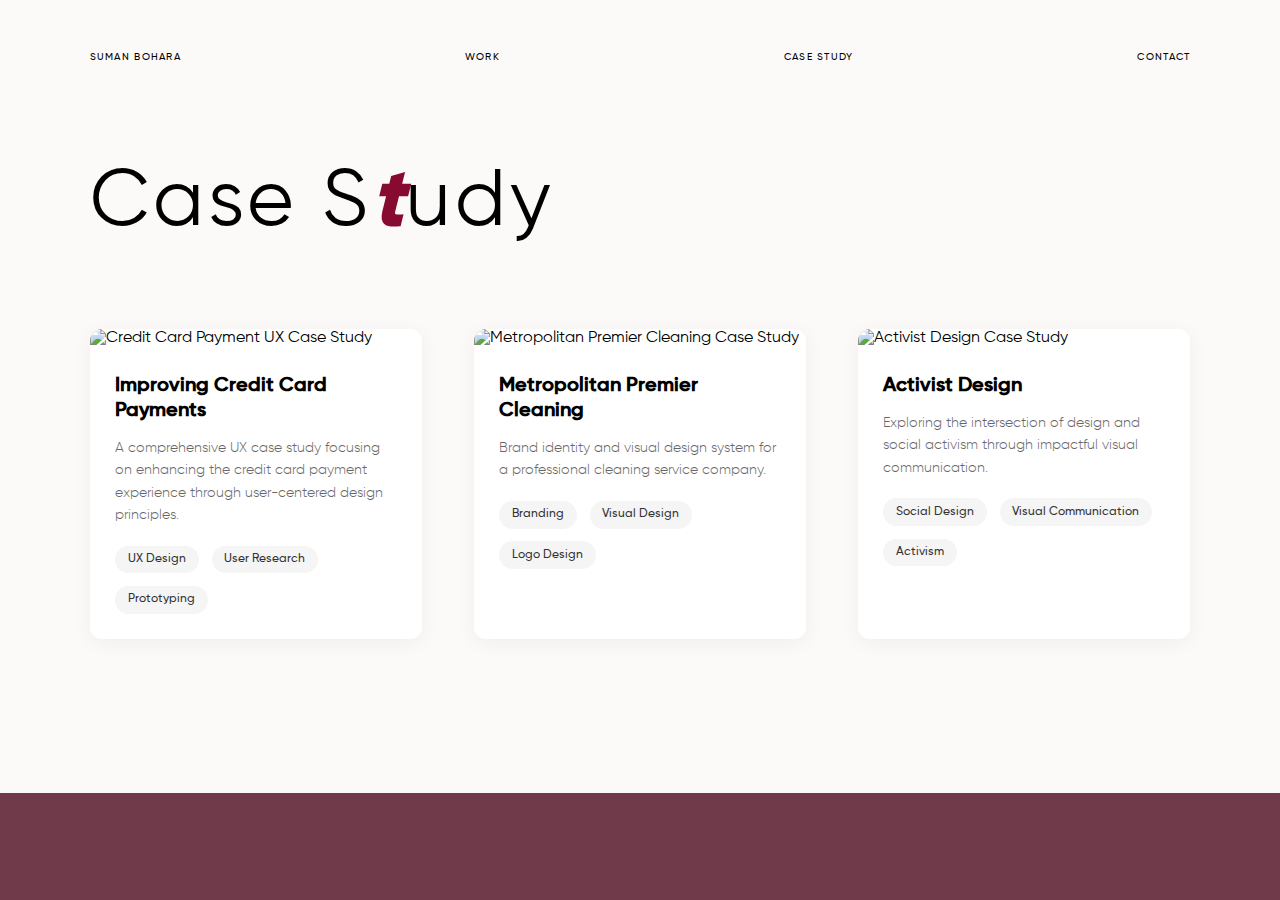
==== casestudy.html @ 3172d436 "created seamless modal for case study and fixed footer design" ====
<!DOCTYPE html>
<html lang="en">
<head>
    <meta charset="UTF-8">
    <meta name="viewport" content="width=device-width, initial-scale=1.0">
    <title>Case Studies - Suman Bohara</title>
    <link rel="stylesheet" href="styles.css">
    <link rel="stylesheet" href="casestudy.css">
</head>

<body>
    <div id="main">
        <nav>
            <a class="nav-link" href="index.html">Suman Bohara
                <span id="line1" class="line"></span>
                <span id="line2" class="line"></span>
            </a>
            <a class="nav-link" href="work.html">Work
                <span id="line1" class="line"></span>
                <span id="line2" class="line"></span>
            </a>
            <a class="nav-link" href="casestudy.html">Case Study
                <span id="line1" class="line"></span>
                <span id="line2" class="line"></span>
            </a>
            <a class="nav-link" href="mailto:sumanboharaa@gmail.com">Contact
                <span id="line1" class="line"></span>
                <span id="line2" class="line"></span>
            </a>
        </nav>
        
        <div id="home">
            <h1 id="head" class="headings">Case S<span class="maz">t</span>udy</h1>

            <div class="case-studies-grid">
                <!-- Credit Card Payment Case Study -->
                <div class="case-study-card" data-case-study="credit-card">
                    <img class="case-study-image" src="https://res.cloudinary.com/dazkqpcy6/image/upload/v1741622541/govherance_qipsho.jpg" alt="Credit Card Payment UX Case Study">
                    <div class="case-study-content">
                        <h2 class="case-study-title">Improving Credit Card Payments</h2>
                        <p class="case-study-description">A comprehensive UX case study focusing on enhancing the credit card payment experience through user-centered design principles.</p>
                        <div class="case-study-tags">
                            <span class="tag">UX Design</span>
                            <span class="tag">User Research</span>
                            <span class="tag">Prototyping</span>
                        </div>
                    </div>
                </div>

                <!-- Metropolitan Premier Case Study -->
                <div class="case-study-card" data-case-study="metropolitan">
                    <img class="case-study-image" src="https://res.cloudinary.com/dazkqpcy6/image/upload/v1741621328/metropolitan.png" alt="Metropolitan Premier Cleaning Case Study">
                    <div class="case-study-content">
                        <h2 class="case-study-title">Metropolitan Premier Cleaning</h2>
                        <p class="case-study-description">Brand identity and visual design system for a professional cleaning service company.</p>
                        <div class="case-study-tags">
                            <span class="tag">Branding</span>
                            <span class="tag">Visual Design</span>
                            <span class="tag">Logo Design</span>
                        </div>
                    </div>
                </div>

                <!-- Activist Design Case Study -->
                <div class="case-study-card" data-case-study="activist">
                    <img class="case-study-image" src="https://res.cloudinary.com/dazkqpcy6/image/upload/v1741621139/activist_design_ztxnak.jpg" alt="Activist Design Case Study">
                    <div class="case-study-content">
                        <h2 class="case-study-title">Activist Design</h2>
                        <p class="case-study-description">Exploring the intersection of design and social activism through impactful visual communication.</p>
                        <div class="case-study-tags">
                            <span class="tag">Social Design</span>
                            <span class="tag">Visual Communication</span>
                            <span class="tag">Activism</span>
                        </div>
                    </div>
                </div>
            </div>

            <!-- Case Study Detail Modal -->
            <div class="case-study-detail">
                <div class="detail-content">
                    <span class="close-detail">&times;</span>
                    <div class="detail-header">
                        <h2 class="detail-title"></h2>
                        <p class="detail-description"></p>
                    </div>
                    <div class="detail-images"></div>
                    <div class="detail-section">
                        <h3 class="section-title">Overview</h3>
                        <div class="section-content"></div>
                    </div>
                    <div class="detail-section">
                        <h3 class="section-title">Process</h3>
                        <div class="section-content"></div>
                    </div>
                    <div class="detail-section">
                        <h3 class="section-title">Solution</h3>
                        <div class="section-content"></div>
                    </div>
                    <div class="detail-section">
                        <h3 class="section-title">Results</h3>
                        <div class="section-content"></div>
                    </div>
                </div>
            </div>

            <div id="footer">
                <div id="footcnt">
                    <h1>Let's get<br>Connected</h1>
                    <div id="footerbtns">
                        <div class="footbtn" target="_blank" onclick="window.open('mailto:sumanboharaa@gmail.com', '_blank');" style="cursor:pointer;">
                            <h5>Write a message</h5>
                        </div>
                        <div class="footbtn" target="_blank" onclick="window.open('mailto:sumanboharaa@gmail.com', '_blank');" style="cursor:pointer">
                            <h5>Collaborate on a Project</h5>
                        </div>
                    </div>
                    <div id="footsls">
                        <div class="footslsrow" target="_blank" onclick="window.open('https://www.behance.net/sumanboharaa', '_blank');" style="cursor:pointer;">
                            <hr class="slshr">
                            <div class="slsrowcols">
                                <h2>Behance<br>
                                    <span>@SumanBohara</span>
                                </h2>
                                <img src="./images/behance.png" alt="">
                                <img id="arrow1" src="./images/arrow-white.png" alt="">
                            </div>
                        </div>
                        <div class="footslsrow" target="_blank" onclick="window.open('https://www.linkedin.com/in/suman-kumari-bohara/', '_blank');" style="cursor:pointer;">
                            <hr class="slshr">
                            <div class="slsrowcols">
                                <h2>LinkedIn<br>
                                    <span>@SumanBohara</span>
                                </h2>
                                <img src="./images/linkedin.png" alt="">
                                <img id="arrow2" src="./images/arrow-white.png" alt="">
                            </div>
                        </div>
                        <div class="footslsrow" target="_blank" onclick="window.open('https://www.instagram.com/sumann.b/', '_blank');" style="cursor:pointer;">
                            <hr class="slshr">
                            <div class="slsrowcols">
                                <h2>Instagram<br>
                                    <span>@Sumann.b</span>
                                </h2>
                                <img src="./images/instagram.png" alt="">
                                <img id="arrow3" src="./images/arrow-white.png" alt="">
                            </div>
                        </div>
                    </div>
                    <div id="foot">
                        <h3>©2025 Suman Bohara, All rights reserved • Credits</h3>
                        <h3>2025 Portfolio</h3>
                    </div>
                </div>
                <div id="footbg">
                    <svg id="c-circle" viewbox="0 0 1254 1254" fill="none" xmlns="http://www.w3.org/2000/svg">
                        <circle cx="627" cy="627" r="627" fill="url(#paint0_radial_3260_3)"></circle>
                        <defs>
                            <radialGradient id="paint0_radial_3260_3" cx="0" cy="0" r="1" gradientunits="userSpaceOnUse" gradienttransform="translate(627) rotate(90) scale(813)">
                                <stop stop-color="#F3F3F3" stop-opacity="0.45"></stop>
                                <stop offset="1" stop-color="white" stop-opacity="0"></stop>
                            </radialGradient>
                        </defs>
                    </svg>
                </div>
            </div>
        </div>
    </div>

    <script src="https://cdn.jsdelivr.net/npm/locomotive-scroll@3.5.4/dist/locomotive-scroll.min.js"></script>
    <script src="https://cdnjs.cloudflare.com/ajax/libs/gsap/3.12.5/gsap.min.js"></script>
    <script src="casestudy-data.js"></script>
    <script src="casestudy.js"></script>
</body>
</html>
---- styles.css ----
@font-face {
    font-family: "Amperzand";
    src: url(./fonts/Amperzand.ttf);
}
@font-face {
    font-family: "Gilroy-Regular";
    src: url(./fonts/Gilroy-Regular.ttf);
}
@font-face {
    font-family: "Gilroy-Light";
    src: url(./fonts/Gilroy-Light.ttf);
}
@font-face {
    font-family: "Gilroy-SemiBold";
    src: url(./fonts/Gilroy-SemiBold.ttf);
}
@font-face {
    font-family: "Gilroy-Medium";
    src: url(./fonts/Gilroy-Medium.ttf);
}
@font-face {
    font-family: "Gilroy-Bold";
    src: url(./fonts/Gilroy-Bold.ttf);
}
@font-face {
    font-family: "Gilroy-Thin";
    src: url(./fonts/Gilroy-Thin.ttf);
}
@font-face {
    font-family: "Gilroy-UltraLight";
    src: url(./fonts/Gilroy-UltraLight.ttf);
}


* {
    margin: 0;
    padding: 0;
    box-sizing: border-box;
}

html, body {
    width: 100%;
    height: 100%;
    background-color: #fcfaf8;
}


a img {outline : none;}

#main {
    width: 100%;
    height: 100%;
}

/* Intro Screen */

#loader {
    position: fixed;
    top: 0;
    width: 100%;
    height: 100vh;
    z-index: 999999;
    background-color: #111;
    color: #fcfaf8;
}

#loader #topHeading {
    position: absolute;
    top: 5%;
    left: 50%;
    transform: translate(-50%, 0);
}

#topHeading h5 {
    font-family: "Gilroy-Regular";
    text-align: center;
    text-transform: uppercase;
    font-size: 11px;
}

#loader h1 {
    font-family: "Gilroy-Regular";
    display: flex;
    justify-content: center;
    width: 100%;
    position: absolute;
    top: 50%;
    left: 50%;
    transform: translate(-50%, -50%);
    font-size: 3vw;
}

.reveal .parent {
    width: 100%;
    display: flex;
    justify-content: center;
    overflow-y: hidden;
}

.reveal .parent .child {
    display: block;
}

.child span {
    display: inline-block;
}

#green {
    position: fixed;
    top: 100%;
    width: 100%;
    z-index: 999;
    height: 100vh;
    background-color: #870A30;
}

/* Main Screen */

#home {
    position: fixed;
    /* position: relative; */
    transition: background-color cubic-bezier(0.19, 1, 0.22, 1) 2s;
    width: 100%;
    background-color: #fcfaf8;
}

/* Nav Section */

nav {
    position: fixed;
    top:4vw;
    display:flex;
    align-items: center;
    justify-content: space-between;
    padding: 0vw 7vw;
    width: 100%;
    z-index: 9999;
}

nav a {
    position: relative;
    text-decoration: none;
    text-transform: uppercase;
    font-size: 0.8vw;
    font-family: 'Gilroy-Medium';
    color: #000000;
    letter-spacing: 0.1vw;
}

nav a .line {
    position: absolute;
    bottom: -3px;
    display: inline-block;
    width: 100%;
    height: 1.5px;
    background-color: black;
}

.nav-link {
    color: black; /* Default color */
    transition: color 0.3s;
}

.nav-link.footer-active {
    color: rgb(247, 247, 247); 
}

.footer-activeLine {
    position: absolute;
    bottom: -2px;
    display: inline-block;
    width: 100%;
    height: 1px;
    background-color: rgb(247, 247, 247); 
}


#line1 {
    left: 0;
    width: 0%;
    transition: cubic-bezier(0.19, 1, 0.22, 1) 1s;
    transition-delay: .1s;
}

#line2 {
    right: 0;
    width: 100%;
    transition: cubic-bezier(0.19, 1, 0.22, 1) 1s;
}

nav a:hover #line2{
    width: 0;
}

nav a:hover #line1{
    width: 100%;
}

/* Header Section */

#firstRow{
 margin-top: 12vw;
}

.row{
    display: flex;
    width: 100%;
    align-items: center;
    justify-content: space-between;
    color: #333;
    padding: 0 7vw;
    padding-right: 12vw;
}

.row h1 {
    font-family: "Gilroy-SemiBold";
    font-size: 12vw;
    font-weight: 500;
}

.row .text h5{
    font-family: "Gilroy-Light";
    font-size: 0.9vw;
    color: #AD8D9D;
    line-height: 1.4vw;
}

.row:nth-child(3) {
    margin-top: -3vw;

}

#svgContainer{
    width: 15vw;
}

#uxSvg {
    width: 14vw;
    animation: fill 1s ease forwards 4.8s;
}

#uxSvg path:nth-child(1) {
    stroke-dasharray: 859.1476440429688px;
    stroke-dashoffset: 859.1476440429688px;
    animation: line 1s ease forwards 4s;
}
#uxSvg path:nth-child(2) {
    stroke-dasharray: 1355.4295654296875px;
    stroke-dashoffset: 1355.4295654296875px;
    animation: line 1s ease forwards 4.3s;
}




@keyframes line{
    to{
        stroke-dashoffset: 0px;
    }
}

@keyframes fill {
    from{
        fill: transparent;
    }
    to{
        fill: #870A30;
    }
}

/* path, polyline {
    stroke: #14cf93;
} */

#downarrow{
    width: 4vw;
}

#imagery{
    display: flex;
    justify-content: space-between;
    align-items: center;
    width: 100%;
    height: 70vh;
    margin-top: 15vw;
    padding: 0 7vw;
    z-index: 999;
}

#imagery #imgleft{
    width: 35%;
}

#imgleft h1{
    font-size: 1.3vw;
    font-weight: 400;
    color: #333;
    font-family: "Gilroy-Regular";
    line-height: 1.5;
}

#imgleft h1 span {
    font-size: 1.8vw;
    color: #870A30;
    font-family: "Amperzand";
}

#imgright {
    display: flex;
    align-items: center;
    justify-content: center;
    position: relative;    
    width: 60%;
    height: 20vw;
}

#imgright .imgcontainer {
    position: absolute;
    width: 28vw;
    height: 45vw;
    border-radius: 3vw;
    filter: grayscale(1);
    transition: all cubic-bezier(0.19, 1, 0.22, 1) 1s;
}

#imgright .imgcontainer:hover {
    filter: grayscale(0);
}

#imgright .imgcontainer:nth-child(1) {
    transform: translate(-15%, 0%) rotate(-4deg);
    background-image: url(https://res.cloudinary.com/dazkqpcy6/image/upload/v1740781811/suman1_jp4xyf.jpg);
    background-size: cover;
    background-position: center;
    box-shadow: rgba(50, 50, 93, 0.25) 0px 2px 5px -1px, rgba(0, 0, 0, 0.3) 0px 1px 3px -1px;
    transition: ease-in-out 0.8s;
}

#imgright .imgcontainer:nth-child(2) {
    transform: translate(35%, 0%) rotate(4deg);
    background-image: url(https://res.cloudinary.com/dazkqpcy6/image/upload/v1740782250/suman2_gfbgns.jpg);
    background-size: cover;
    background-position: center;
    box-shadow: rgba(50, 50, 93, 0.25) 0px 2px 5px -1px, rgba(0, 0, 0, 0.3) 0px 1px 3px -1px;
    transition: ease-in-out 0.8s;
}

#imgright .imgcontainer:nth-child(1):hover {
    transform: translate(-45%, 0%) rotate(-4deg);
}

#imgright .imgcontainer:nth-child(2):hover {
    transform: translate(35%, 0%) rotate(0deg);
}


#helpWith{
    margin-top: 12vw;
    padding: 0 7vw;
}

#helpWith h5{
    margin-top: 2.5vw;
    margin-left: 10vw;
    font-size: 1vw;
    font-family: "Gilroy-Regular";
    color: #AD8D9D;
    text-transform: uppercase;
}

#helpWith h3{
    margin-top: 1vw;
    margin-left: 10vw;
    font-size: 1.2vw;
    font-family: "Gilroy-Regular";
    color: #202020;
    text-transform: uppercase;
    line-height: 2vw;
}


hr{
    height: 1px;
    margin-top: 8vw;
    margin-left: 17vw;
    margin-bottom: 8vw;
    margin-right: 10vw;
}

#work {
    position: relative;
    width: 100%;
    padding-bottom: 10vh;
}

#work::before{
    content: "";
    position: absolute;
    top: -6vw;
    width: 100%;
    height: 150px;
    transform: rotate(-180deg);
}

#work .workrow {
    display: flex;
    align-items: center;
    padding: 0 10vw 0 17vw;
    justify-content: space-between;
    color: #333;
}

.workrow h1 {
    display: flex;
    align-items: baseline;
}

.headings{
    font-size: 6vw;
    font-family: "Gilroy-Medium";
    letter-spacing: 0.3vw;
}

.workrow h1 .mini {
    font-size: 1vw;
    margin-left: 1.5vw;
    font-weight: 700;
}

.maz {
    color: #870A30;
    font-family: "Gilroy";
    font-style: italic;
    font-weight:600;
}

#helpWith .o-ui-arrow{
    width: 3vw;
}

#work .o-ui-arrow{
    width: 3vw;
    transform: rotate(90deg);
}

.o-ui-arrow path{
    stroke: rgb(158, 158, 158);
}

#images {
    display: flex;
    align-items: baseline;
    justify-content: space-between;
    position: relative;
    width: 100%;
    margin-top: 6vw;
    padding: 0 7vw;
}

.cnt {
    position: relative;
    object-fit: cover;
    overflow: hidden;
    border-radius: 2vw;
    margin: auto;
    box-shadow: rgba(50, 50, 93, 0.25) 0px 2px 5px -1px, rgba(0, 0, 0, 0.3) 0px 1px 3px -1px;
    transition: ease-in-out 0.8s;
}

.cnt:hover {
    transform: scale(1.05);
}

.cnt1 {
    width: 50%;
    height: 70vh;
}

.cnt2 {
    width: 35%;
    height: 50vh;
}

.cnt3 {
    object-fit: cover;
    width: 55%;
    height: 75vh;
}

.cnt4 {
    width: 35%;
    height: 70vh;
    transform: translate(0%, 5%)
}

.cnt5 {
    width: 50%;
    height: 60vh;
}

.cnt img {
    position: absolute;
    transition: filter cubic-bezier(0.19, 1, 0.22, 1) 1s;
    width: 100%;
    z-index: 1;
}

.workInfo {
    position: absolute;
    bottom: 0;
    left: 0;
    padding: 6vw 2vw;
    z-index: 2;
    font-family: "Gilroy-Regular";
}

.wrkyear {
    display: inline-block;
    padding: 1vw;
    background-color: #f2f2f2df;
    border-radius: 1vw;
    text-align: left;
    margin-bottom: 1vw;
    font-size: 0.7vw;
    box-shadow: rgba(50, 50, 93, 0.25) 0px 2px 5px -1px, rgba(0, 0, 0, 0.3) 0px 1px 3px -1px;
    transition: ease-in-out 0.8s;
}

.wrkrole {
    display: block;
    width: 90%;
    padding: 1vw;
    background-color: #f2f2f2df;
    border-radius: 1vw;
    text-align: left;
    margin-bottom: 1vw;
    font-size: 0.7vw;
    box-shadow: rgba(50, 50, 93, 0.25) 0px 2px 5px -1px, rgba(0, 0, 0, 0.3) 0px 1px 3px -1px;
    transition: ease-in-out 0.8s;
}

.wrkplace {
    display: inline-block;
    padding: 1vw;
    font-family: "Gilroy-SemiBold";
    background-color: #f2f2f2df;
    border-radius: 1vw;
    text-align: left;
    box-shadow: rgba(50, 50, 93, 0.25) 0px 2px 5px -1px, rgba(0, 0, 0, 0.3) 0px 1px 3px -1px;
    transition: ease-in-out 0.8s;
}

#wrkimg{
    position: absolute;
    bottom: 0;
    left: 0;
    padding-bottom: 2vw;
    padding-left: 2vw;
    z-index: 2;
    width: 35%;
    opacity: 0.8;
    box-shadow: rgba(50, 50, 93, 0.25) 0px 2px 5px -1px, rgba(0, 0, 0, 0.3) 0px 1px 3px -1px;
    transition: ease-in-out 0.8s;
}

.cnt:hover .wrkplace {
    background-color: #ffffff;
}

.cnt:hover .wrkyear{
    background-color: #ffffff;
}

.cnt:hover .wrkrole {
    background-color: #ffffff;
}

.cnt:hover #wrkimg {
    opacity: 1;
}

#image3 {
    display: flex;
    justify-content: center;
    padding: 16vh 7vw;
}

#images4 {
    display: flex;
    align-items: baseline;
    justify-content: space-between;
    position: relative;
    width: 100%;
    /* margin-top: 6vw; */
    padding: 0 7vw;
}

#seeMoreWorks {
    margin: 5vw 7vw;
    border: 1px solid #dbdbdb;
    border-radius: 5vw;
    padding: 1.3vw;
    text-align: center;
    transition: ease-in-out 0.5s;
}

#seeMoreWorks:hover{
    background-color: #fff;
    border: 1px solid #ffffff;
    box-shadow: rgba(50, 50, 93, 0.25) 0px 2px 5px -1px, rgba(0, 0, 0, 0.3) 0px 1px 3px -1px;
}

#seeMoreWorks h5 {
    font-size: 1vw;
    font-family: "Gilroy-SemiBold";
    color: #333;
}


#cert {
    margin: 6vw 7vw 10vw 7vw;
}

#certHead {
    margin-bottom: 5vw;
}

#certcolm {
    display: flex;
    justify-content: space-between;
    align-items: center;
}

#certgfx {
    width: 20%;
}

.certrows {
    width: 65%;
}

.certrows .certrow {
    display: flex;
    align-items: center;
    justify-content: space-between;
    padding: 1.5vw;
    transition: ease-in-out 0.5s;
}

.certrow h1{
    width: 60%;
    font-family: "Gilroy-SemiBold";
    font-size: 1.2vw;
}

.certrow h5{
    width: 30%;
    font-family: "Gilroy-Light";
    font-size: 1vw;
    line-height: 1vw;
    color: #AD8D9D;
}

.certrow:hover {
    background-color: white;
    border-radius: 1vw;
    box-shadow: rgba(50, 50, 93, 0.25) 0px 2px 5px -1px, rgba(0, 0, 0, 0.188) 0px 1px 1px -1px;
}

.certrow:hover img {
   width: 3%;
}

.certrow img {
    width: 0%;
    transition: ease-in-out 0.5s;
}

.certDivider {
    width: 100%;
    margin: 1vw 0;
    padding: 0;
}

#footer {
    position: relative;
    width: 100%;
    height: 100vh;
    background-color: #703A4B;
    color: #f0f0f0;
    text-align: center;
    padding: 8vw 7vw 2vw 7vw;
    overflow: hidden;
}

#footbg {
    position: absolute;
    width: 100%;
    top: 110%;
    left: 50%;
    transform: translate(-50%, -50%);
    overflow: hidden;
}

#footbg svg {
    width: 100%;
    z-index: 0;
    opacity: 0.6;
} 

#footcnt {
    width: 100%;
}

#footer h1 {
    font-family: "Gilroy-Medium";
    font-size: 4.5vw;
    line-height: 6vw;
    text-transform: uppercase;
}

#footerbtns {
    display: flex;
    justify-content: center;
    gap: 4vw;
}

.footbtn {
    width: 50%;
    margin: 6vw 0;
    border: 2px solid #ffffff49;
    border-radius: 5vw;
    padding: 2vw 0;
    text-align: center;
    transition: ease-in-out 0.8s;
    z-index: 2;
    color: #fff;
}

.footbtn:hover {
    background-color: #f0f0f0;
    color: #333;
    border: 2px solid #f0f0f0;
}

.footbtn h5{
    font-family: "Gilroy-Medium";
    font-size: 1vw;
}

#footsls{
    width: 100%;
    display: flex;
    justify-content: space-between;
    align-items: center;
    gap: 7vw;
    z-index: 1;
}

.footslsrow {
    width: 100%;
    display: flex;
    flex-direction: column;
    gap: 1vw;
    padding: 1vw;
    border-radius: 1vw;
    z-index: 999;
    transition: ease-in-out 0.5s;
}

.slsrowcols {
    display: flex;
    justify-content: space-between;
    align-items: center;
    text-align: left;
    transition: ease-in-out 0.5s;
}

.slsrowcols h2 {
    font-family: "Gilroy-Medium";
    font-size: 1.2vw;
    color: #ffffff;
    transition: ease-in-out 0.5s;
}

.slsrowcols h2 span{
    font-family: "Gilroy-Regular";
    font-size: 0.7vw;
    color: #f1f1f1;
    border-radius: 1vw;
    transition: ease-in-out 0.5s;
}

.slshr {
    width: 70%;
    height: 1px;
    margin: 0;
    transition: ease-in-out 0.5s;
    border-color: #ffffff49;
}

.slsrowcols img {
    width: 8%;
    transition: ease-in-out 0.5s;
}

.footslsrow:hover{
    background-color: #ffffff1d;
    box-shadow: rgba(50, 50, 93, 0.25) 0px 2px 5px -1px, rgba(0, 0, 0, 0.3) 0px 1px 3px -1px;
}

.footslsrow:hover #arrow1{
    width: 7%;    
}
.footslsrow:hover #arrow3{
    width: 7%;    
}
.footslsrow:hover #arrow2{
    width: 7%;    
}
.footslsrow:hover .slshr{
    width: 98%;   
    border-color: #ededed; 
}

#arrow1{
    width: 0%;
    transition: ease-in-out 1s;
}

#arrow2{
    width: 0%;
    transition: ease-in-out 1s;
}

#arrow3{
    width: 0%;
    transition: ease-in-out 1s;

}

#foot{
    margin-top: 6vw;
    width: 100%;
    display: flex;
    justify-content: space-between;
}

#foot h3 {
    font-family: "Gilroy-Regular";
    font-weight: 400;
    font-size: 0.7vw;
    color: #ffebef;
}
---- casestudy.css ----
/* Case Study Page Styles */
* {
    margin: 0;
    padding: 0;
    box-sizing: border-box;
    font-family: "Gilroy-Regular", sans-serif;
}

html, body {
    width: 100%;
    height: 100%;
    background-color: #fcfaf8;
}

body {
    color: #000;
    min-height: 100vh;
    overflow-x: hidden;
}

#home {
    position: fixed;
    width: 100%;
    min-height: 100vh;
    padding: 12vw 7vw 0;
    display: flex;
    flex-direction: column;
    background-color: #fcfaf8;
}

.line {
    position: absolute;
    bottom: 0;
    left: 0;
    width: 100%;
    height: 1px;
    background-color: #000;
    transform: scaleX(0);
    transform-origin: right;
    transition: transform 0.3s ease;
}

.headings {
    font-size: clamp(2.5rem, 8vw, 5rem);
    font-weight: 400;
    margin-bottom: 4vw;
    position: relative;
    font-family: "Gilroy-Regular";
}

.maz {
    color: #870A30;
    font-family: "Gilroy-Bold";
}

.case-studies-grid {
    display: grid;
    grid-template-columns: repeat(auto-fit, minmax(300px, 1fr));
    gap: 4vw;
    margin-bottom: 6vw;
    margin-top: 2vw;
}

.case-study-card {
    position: relative;
    overflow: hidden;
    border-radius: 12px;
    background: #fff;
    box-shadow: 0 4px 20px rgba(0, 0, 0, 0.05);
    transition: all 0.3s ease;
    cursor: pointer;
    opacity: 1;
}

.case-study-card:hover {
    transform: translateY(-10px);
    box-shadow: 0 8px 30px rgba(0, 0, 0, 0.1);
}

.case-study-image {
    width: 100%;
    height: 300px;
    object-fit: cover;
    transition: transform 0.3s ease;
}

.case-study-card:hover .case-study-image {
    transform: scale(1.05);
}

.case-study-content {
    padding: 2vw;
}

.case-study-title {
    font-size: clamp(1.25rem, 1.5vw, 2rem);
    font-weight: 600;
    margin-bottom: 1vw;
    color: #000;
    font-family: "Gilroy-SemiBold";
}

.case-study-description {
    font-size: clamp(0.875rem, 1vw, 1.25rem);
    color: #666;
    margin-bottom: 1.5vw;
    line-height: 1.6;
    font-family: "Gilroy-Light";
}

.case-study-tags {
    display: flex;
    gap: 1vw;
    flex-wrap: wrap;
}

.tag {
    padding: 0.5vw 1vw;
    background: #f5f5f5;
    border-radius: 20px;
    font-size: clamp(0.75rem, 0.8vw, 1rem);
    color: #333;
    transition: all 0.3s ease;
    font-family: "Gilroy-Medium";
}

.tag:hover {
    background: #e5e5e5;
    transform: translateY(-2px);
}

/* Modal Styles - Completely rebuilt for a seamless experience */
.case-study-detail {
    position: fixed;
    top: 0;
    left: 0;
    width: 100%;
    height: 100%;
    background-color: rgba(0, 0, 0, 0.7);
    display: none;
    z-index: 99999;
    opacity: 0;
    transition: opacity 0.3s ease;
    backdrop-filter: blur(5px);
    overflow-y: auto;
}

.case-study-detail.active {
    display: block;
    opacity: 1;
}

.detail-content {
    position: relative;
    width: 90%;
    max-width: 1200px;
    background-color: #fff;
    border-radius: 12px;
    padding: 4vw;
    margin: 5vh auto;
    opacity: 0;
    transform: translateY(20px);
    transition: all 0.4s cubic-bezier(0.4, 0, 0.2, 1);
    box-shadow: 0 20px 50px rgba(0, 0, 0, 0.3);
}

.case-study-detail.active .detail-content {
    opacity: 1;
    transform: translateY(0);
}

/* Custom scrollbar for the modal content */
.detail-content::-webkit-scrollbar {
    width: 8px;
}

.detail-content::-webkit-scrollbar-track {
    background: #f1f1f1;
    border-radius: 4px;
}

.detail-content::-webkit-scrollbar-thumb {
    background: #888;
    border-radius: 4px;
}

.detail-content::-webkit-scrollbar-thumb:hover {
    background: #555;
}

/* Close button styling */
.close-detail {
    position: absolute;
    top: 2vw;
    right: 2vw;
    width: 40px;
    height: 40px;
    display: flex;
    align-items: center;
    justify-content: center;
    font-size: 2rem;
    color: #000;
    background-color: rgba(0, 0, 0, 0.05);
    border-radius: 50%;
    cursor: pointer;
    transition: all 0.3s ease;
    z-index: 100001;
}

.close-detail:hover {
    background-color: rgba(0, 0, 0, 0.1);
    transform: rotate(90deg);
}

/* Modal content styling */
.detail-header {
    margin-bottom: 4vw;
}

.detail-title {
    font-size: clamp(2rem, 3vw, 4rem);
    margin-bottom: 2vw;
    font-family: "Gilroy-Bold";
    color: #000;
}

.detail-description {
    font-size: clamp(1rem, 1.2vw, 1.5rem);
    color: #666;
    line-height: 1.6;
    font-family: "Gilroy-Light";
    margin-bottom: 3vw;
}

.detail-images {
    margin: 4vw 0;
    display: grid;
    gap: 2vw;
}

.detail-images img {
    width: 100%;
    border-radius: 8px;
    transition: transform 0.3s ease;
}

.detail-images img:hover {
    transform: scale(1.02);
}

.detail-section {
    margin: 4vw 0;
    padding: 2vw;
    background: #f8f8f8;
    border-radius: 8px;
}

.section-title {
    font-size: clamp(1.5rem, 2vw, 2.5rem);
    margin-bottom: 2vw;
    font-family: "Gilroy-SemiBold";
    color: #000;
}

.section-content {
    font-size: clamp(1rem, 1.2vw, 1.5rem);
    line-height: 1.6;
    color: #333;
    font-family: "Gilroy-Light";
}

/* Prevent background scrolling when modal is open */
body.modal-open {
    overflow: hidden;
}

#footer {
    position: relative;
    width: 100%;
    height: 100vh;
    background-color: #703A4B;
    color: #f0f0f0;
    text-align: center;
    padding: 8vw 7vw 2vw 7vw;
    overflow: hidden;
    margin-top: 6vw;
    margin-left: -7vw;
    margin-right: -7vw;
    width: calc(100% + 14vw);
}

#footbg {
    position: absolute;
    width: 100%;
    top: 110%;
    left: 50%;
    transform: translate(-50%, -50%);
    overflow: hidden;
}

#footbg svg {
    width: 100%;
    z-index: 0;
    opacity: 0.6;
}

#footcnt {
    width: 100%;
}

#footer h1 {
    font-family: "Gilroy-Medium";
    font-size: 4.5vw;
    line-height: 6vw;
    text-transform: uppercase;
}

#footerbtns {
    display: flex;
    justify-content: center;
    gap: 4vw;
}

.footbtn {
    width: 50%;
    margin: 6vw 0;
    border: 2px solid #ffffff49;
    border-radius: 5vw;
    padding: 2vw 0;
    text-align: center;
    transition: ease-in-out 0.8s;
    z-index: 2;
    color: #fff;
}

.footbtn:hover {
    background-color: #f0f0f0;
    color: #333;
    border: 2px solid #f0f0f0;
}

.footbtn h5 {
    font-family: "Gilroy-Medium";
    font-size: 1vw;
}

#footsls {
    width: 100%;
    display: flex;
    justify-content: space-between;
    align-items: center;
    gap: 7vw;
    z-index: 1;
}

.footslsrow {
    width: 100%;
    display: flex;
    flex-direction: column;
    gap: 1vw;
    padding: 1vw;
    border-radius: 1vw;
    z-index: 999;
    transition: ease-in-out 0.5s;
}

.slsrowcols {
    display: flex;
    justify-content: space-between;
    align-items: center;
    text-align: left;
    transition: ease-in-out 0.5s;
}

.slsrowcols h2 {
    font-family: "Gilroy-Medium";
    font-size: 1.2vw;
    color: #ffffff;
    transition: ease-in-out 0.5s;
}

.slsrowcols h2 span {
    font-family: "Gilroy-Regular";
    font-size: 0.7vw;
    color: #f1f1f1;
    border-radius: 1vw;
    transition: ease-in-out 0.5s;
}

.slshr {
    width: 70%;
    height: 1px;
    margin: 0;
    transition: ease-in-out 0.5s;
    border-color: #ffffff49;
}

.slsrowcols img {
    width: 8%;
    transition: ease-in-out 0.5s;
}

.footslsrow:hover {
    background-color: #ffffff1d;
    box-shadow: rgba(50, 50, 93, 0.25) 0px 2px 5px -1px, rgba(0, 0, 0, 0.3) 0px 1px 3px -1px;
}

.footslsrow:hover #arrow1 {
    width: 7%;
}
.footslsrow:hover #arrow3 {
    width: 7%;
}
.footslsrow:hover #arrow2 {
    width: 7%;
}
.footslsrow:hover .slshr {
    width: 98%;
    border-color: #ededed;
}

#arrow1 {
    width: 0%;
    transition: ease-in-out 1s;
}

#arrow2 {
    width: 0%;
    transition: ease-in-out 1s;
}

#arrow3 {
    width: 0%;
    transition: ease-in-out 1s;
}

#foot {
    margin-top: 6vw;
    width: 100%;
    display: flex;
    justify-content: space-between;
}

#foot h3 {
    font-family: "Gilroy-Regular";
    font-weight: 400;
    font-size: 0.7vw;
    color: #ffebef;
}

/* Mobile Styles */
@media (max-width: 768px) {
    #home {
        padding: 8rem 2rem 2rem;
    }

    .headings {
        font-size: 2.5rem;
        margin-bottom: 2rem;
    }

    .case-studies-grid {
        gap: 2rem;
        margin-bottom: 4rem;
    }

    .case-study-image {
        height: 250px;
    }

    .case-study-content {
        padding: 1.5rem;
    }

    .case-study-title {
        font-size: 1.25rem;
    }

    .case-study-description {
        font-size: 0.875rem;
    }

    .tag {
        font-size: 0.75rem;
        padding: 0.5rem 1rem;
    }

    .detail-content {
        width: 95%;
        padding: 2rem;
    }

    .close-detail {
        top: 1rem;
        right: 1rem;
    }

    .detail-title {
        font-size: 1.5rem;
    }

    .detail-description {
        font-size: 1rem;
    }

    .section-title {
        font-size: 1.25rem;
    }

    .section-content {
        font-size: 0.875rem;
    }

    #footer {
        height: auto;
        padding: 6vw 4vw;
    }

    #footer h1 {
        font-size: 8vw;
        line-height: 10vw;
    }

    #footerbtns {
        flex-direction: column;
        gap: 3vw;
    }

    .footbtn {
        width: 100%;
        margin: 2vw 0;
        padding: 4vw 0;
    }

    .footbtn h5 {
        font-size: 4vw;
    }

    #footsls {
        flex-direction: column;
        gap: 4vw;
    }

    .slsrowcols h2 {
        font-size: 4vw;
    }

    .slsrowcols h2 span {
        font-size: 3vw;
    }

    .slsrowcols img {
        width: 24px;
    }

    #foot {
        flex-direction: column;
        gap: 2vw;
        text-align: center;
    }

    #foot h3 {
        font-size: 3vw;
    }
}

/* Tablet Styles */
@media (min-width: 769px) and (max-width: 1023px) {
    #home {
        padding: 10rem 4rem 3rem;
    }

    .headings {
        font-size: 3.5rem;
        margin-bottom: 3rem;
    }

    .case-studies-grid {
        grid-template-columns: repeat(2, 1fr);
        gap: 3rem;
    }

    .case-study-image {
        height: 300px;
    }

    .case-study-title {
        font-size: 1.5rem;
    }

    .case-study-description {
        font-size: 1rem;
    }

    .tag {
        font-size: 0.875rem;
        padding: 0.6rem 1.2rem;
    }

    #footer {
        height: auto;
        padding: 6vw 5vw;
    }

    #footer h1 {
        font-size: 6vw;
        line-height: 8vw;
    }

    #footerbtns {
        flex-wrap: wrap;
    }

    .footbtn {
        flex: 1;
        min-width: 200px;
    }

    .footbtn h5 {
        font-size: 2vw;
    }
}

/* Large Desktop Styles */
@media (min-width: 1440px) {
    .headings {
        font-size: 5rem;
    }

    .case-study-image {
        height: 400px;
    }

    .detail-content {
        max-width: 1400px;
    }

    #footer {
        padding: 6vw 8vw;
    }
}
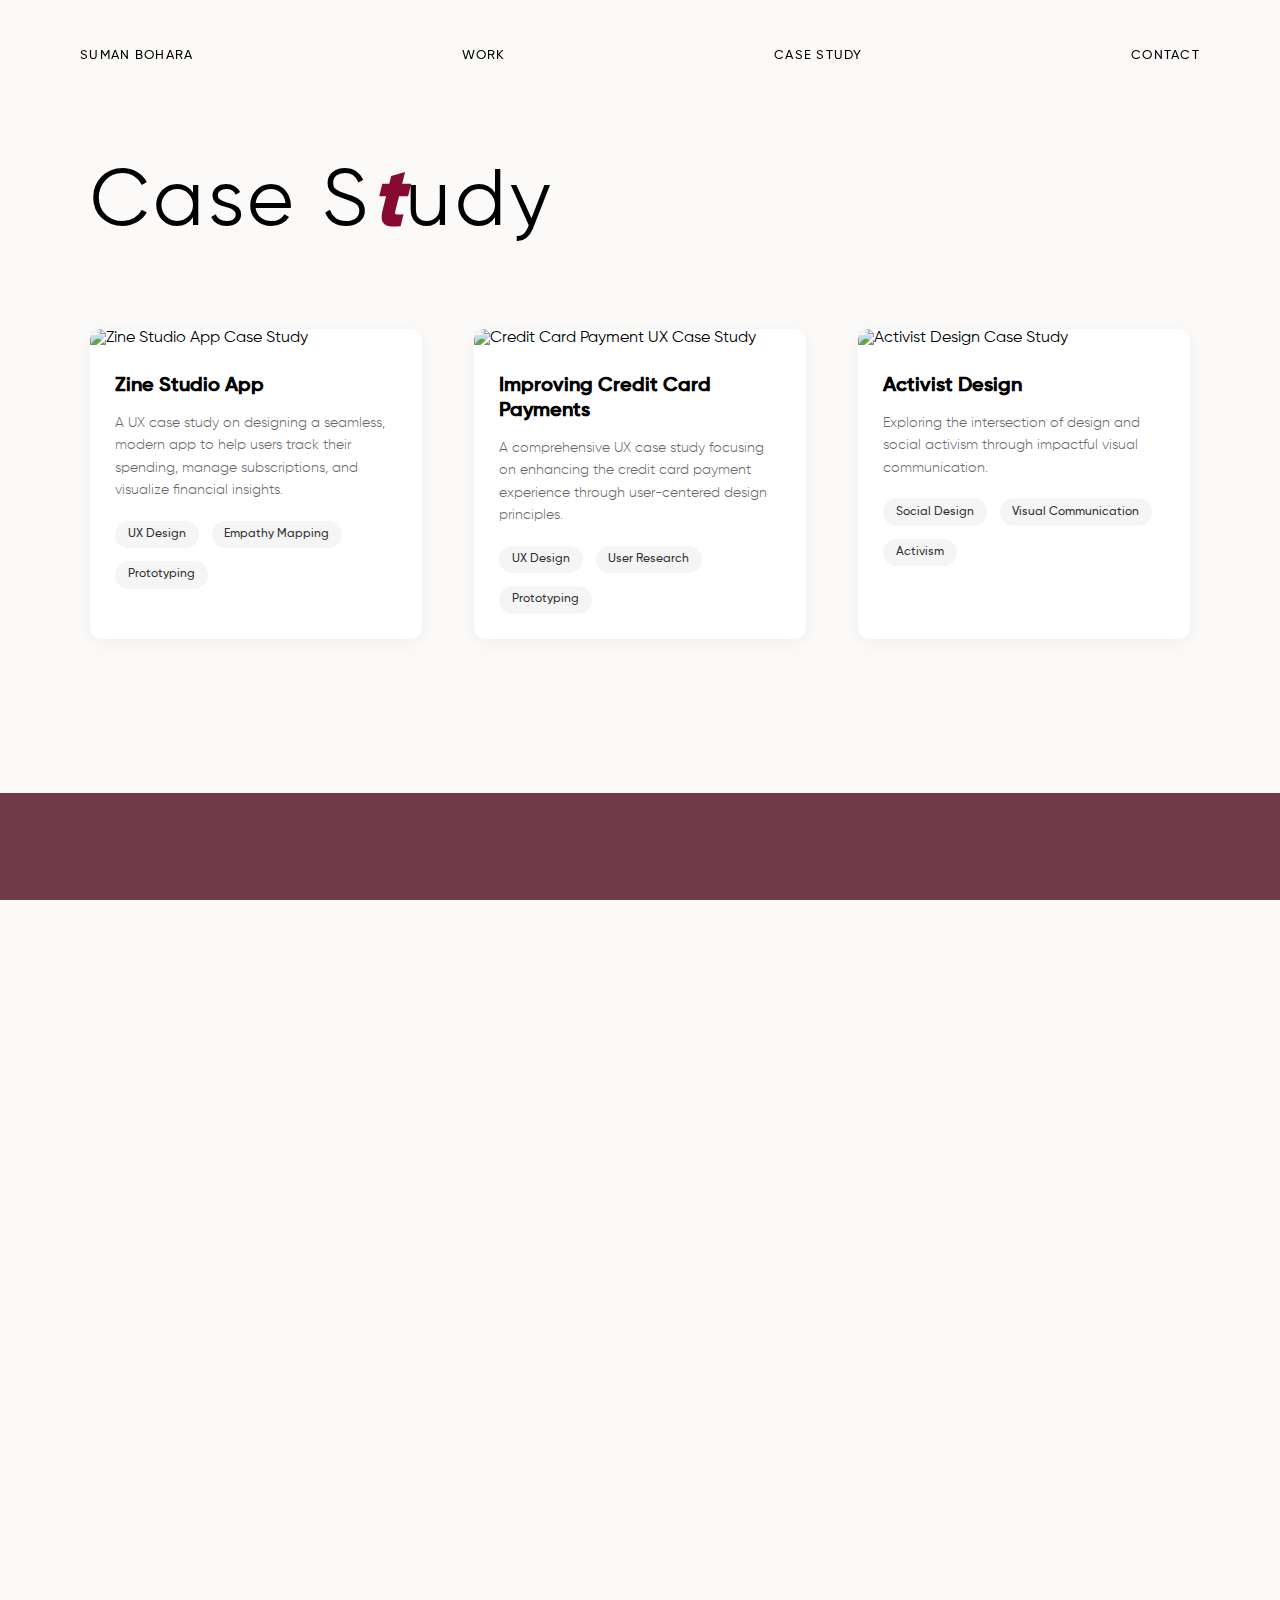
==== commit 60efbe13: "added support for image based case studies" ====
--- a/casestudy.html
+++ b/casestudy.html
@@ -33,6 +33,21 @@
             <h1 id="head" class="headings">Case S<span class="maz">t</span>udy</h1>
 
             <div class="case-studies-grid">
+                <!-- Zine Studio App Case Study -->
+                <div class="case-study-card" data-case-study="zine-studio">
+                    <img class="case-study-image" src="images/uxJourney.png" alt="Zine Studio App Case Study">
+                    <div class="case-study-content">
+                    <h2 class="case-study-title">Zine Studio App</h2>
+                    <p class="case-study-description">
+                        A UX case study on designing a seamless, modern app to help users track their spending, manage subscriptions, and visualize financial insights.
+                    </p>
+                    <div class="case-study-tags">
+                        <span class="tag">UX Design</span>
+                        <span class="tag">Empathy Mapping</span>
+                        <span class="tag">Prototyping</span>
+                    </div>
+                    </div>
+                </div>
                 <!-- Credit Card Payment Case Study -->
                 <div class="case-study-card" data-case-study="credit-card">
                     <img class="case-study-image" src="https://res.cloudinary.com/dazkqpcy6/image/upload/v1741622541/govherance_qipsho.jpg" alt="Credit Card Payment UX Case Study">
@@ -43,20 +58,6 @@
                             <span class="tag">UX Design</span>
                             <span class="tag">User Research</span>
                             <span class="tag">Prototyping</span>
-                        </div>
-                    </div>
-                </div>
-
-                <!-- Metropolitan Premier Case Study -->
-                <div class="case-study-card" data-case-study="metropolitan">
-                    <img class="case-study-image" src="https://res.cloudinary.com/dazkqpcy6/image/upload/v1741621328/metropolitan.png" alt="Metropolitan Premier Cleaning Case Study">
-                    <div class="case-study-content">
-                        <h2 class="case-study-title">Metropolitan Premier Cleaning</h2>
-                        <p class="case-study-description">Brand identity and visual design system for a professional cleaning service company.</p>
-                        <div class="case-study-tags">
-                            <span class="tag">Branding</span>
-                            <span class="tag">Visual Design</span>
-                            <span class="tag">Logo Design</span>
                         </div>
                     </div>
                 </div>
--- a/styles.css
+++ b/styles.css
@@ -42,6 +42,7 @@
     width: 100%;
     height: 100%;
     background-color: #fcfaf8;
+    overflow-x: hidden;
 }
 
 
@@ -75,7 +76,7 @@
     font-family: "Gilroy-Regular";
     text-align: center;
     text-transform: uppercase;
-    font-size: 11px;
+    font-size: clamp(0.7rem, 1.5vw, 1rem);
 }
 
 #loader h1 {
@@ -87,7 +88,7 @@
     top: 50%;
     left: 50%;
     transform: translate(-50%, -50%);
-    font-size: 3vw;
+    font-size: clamp(2rem, 5vw, 4rem);
 }
 
 .reveal .parent {
@@ -117,22 +118,23 @@
 /* Main Screen */
 
 #home {
-    position: fixed;
-    /* position: relative; */
+    position: relative;
     transition: background-color cubic-bezier(0.19, 1, 0.22, 1) 2s;
     width: 100%;
     background-color: #fcfaf8;
+    min-height: 100vh;
+    padding-bottom: 10vh;
 }
 
 /* Nav Section */
 
 nav {
     position: fixed;
-    top:4vw;
-    display:flex;
+    top: clamp(1.5rem, 4vw, 3rem);
+    display: flex;
     align-items: center;
     justify-content: space-between;
-    padding: 0vw 7vw;
+    padding: 0 clamp(1.5rem, 7vw, 5rem);
     width: 100%;
     z-index: 9999;
 }
@@ -141,7 +143,7 @@
     position: relative;
     text-decoration: none;
     text-transform: uppercase;
-    font-size: 0.8vw;
+    font-size: clamp(0.7rem, 1vw, 1rem);
     font-family: 'Gilroy-Medium';
     color: #000000;
     letter-spacing: 0.1vw;
@@ -199,7 +201,7 @@
 /* Header Section */
 
 #firstRow{
- margin-top: 12vw;
+    margin-top: clamp(5rem, 12vw, 10rem);
 }
 
 .row{
@@ -208,34 +210,33 @@
     align-items: center;
     justify-content: space-between;
     color: #333;
-    padding: 0 7vw;
-    padding-right: 12vw;
+    padding: 0 clamp(1.5rem, 7vw, 5rem);
+    padding-right: clamp(2rem, 12vw, 8rem);
 }
 
 .row h1 {
     font-family: "Gilroy-SemiBold";
-    font-size: 12vw;
+    font-size: clamp(3rem, 12vw, 8rem);
     font-weight: 500;
 }
 
 .row .text h5{
     font-family: "Gilroy-Light";
-    font-size: 0.9vw;
+    font-size: clamp(0.7rem, 1vw, 1rem);
     color: #AD8D9D;
-    line-height: 1.4vw;
+    line-height: 1.4;
 }
 
 .row:nth-child(3) {
     margin-top: -3vw;
-
 }
 
 #svgContainer{
-    width: 15vw;
+    width: clamp(3rem, 15vw, 10rem);
 }
 
 #uxSvg {
-    width: 14vw;
+    width: 100%;
     animation: fill 1s ease forwards 4.8s;
 }
 
@@ -250,9 +251,6 @@
     animation: line 1s ease forwards 4.3s;
 }
 
-
-
-
 @keyframes line{
     to{
         stroke-dashoffset: 0px;
@@ -268,12 +266,8 @@
     }
 }
 
-/* path, polyline {
-    stroke: #14cf93;
-} */
-
 #downarrow{
-    width: 4vw;
+    width: clamp(1.5rem, 4vw, 3rem);
 }
 
 #imagery{
@@ -281,9 +275,10 @@
     justify-content: space-between;
     align-items: center;
     width: 100%;
-    height: 70vh;
-    margin-top: 15vw;
-    padding: 0 7vw;
+    height: auto;
+    min-height: 50vh;
+    margin-top: clamp(5rem, 15vw, 10rem);
+    padding: 0 clamp(1.5rem, 7vw, 5rem);
     z-index: 999;
 }
 
@@ -292,7 +287,7 @@
 }
 
 #imgleft h1{
-    font-size: 1.3vw;
+    font-size: clamp(0.9rem, 1.3vw, 1.5rem);
     font-weight: 400;
     color: #333;
     font-family: "Gilroy-Regular";
@@ -300,7 +295,7 @@
 }
 
 #imgleft h1 span {
-    font-size: 1.8vw;
+    font-size: clamp(1.2rem, 1.8vw, 2.2rem);
     color: #870A30;
     font-family: "Amperzand";
 }
@@ -353,16 +348,15 @@
     transform: translate(35%, 0%) rotate(0deg);
 }
 
-
 #helpWith{
-    margin-top: 12vw;
-    padding: 0 7vw;
+    margin-top: clamp(5rem, 12vw, 10rem);
+    padding: 0 clamp(1.5rem, 7vw, 5rem);
 }
 
 #helpWith h5{
     margin-top: 2.5vw;
     margin-left: 10vw;
-    font-size: 1vw;
+    font-size: clamp(0.7rem, 1vw, 1rem);
     font-family: "Gilroy-Regular";
     color: #AD8D9D;
     text-transform: uppercase;
@@ -371,13 +365,12 @@
 #helpWith h3{
     margin-top: 1vw;
     margin-left: 10vw;
-    font-size: 1.2vw;
+    font-size: clamp(0.8rem, 1.2vw, 1.4rem);
     font-family: "Gilroy-Regular";
     color: #202020;
     text-transform: uppercase;
-    line-height: 2vw;
-}
-
+    line-height: 1.5;
+}
 
 hr{
     height: 1px;
@@ -405,7 +398,7 @@
 #work .workrow {
     display: flex;
     align-items: center;
-    padding: 0 10vw 0 17vw;
+    padding: 0 clamp(2rem, 10vw, 7rem) 0 clamp(3rem, 17vw, 12rem);
     justify-content: space-between;
     color: #333;
 }
@@ -416,13 +409,13 @@
 }
 
 .headings{
-    font-size: 6vw;
+    font-size: clamp(2.5rem, 6vw, 5rem);
     font-family: "Gilroy-Medium";
     letter-spacing: 0.3vw;
 }
 
 .workrow h1 .mini {
-    font-size: 1vw;
+    font-size: clamp(0.7rem, 1vw, 1rem);
     margin-left: 1.5vw;
     font-weight: 700;
 }
@@ -435,11 +428,11 @@
 }
 
 #helpWith .o-ui-arrow{
-    width: 3vw;
+    width: clamp(1rem, 3vw, 2rem);
 }
 
 #work .o-ui-arrow{
-    width: 3vw;
+    width: clamp(1rem, 3vw, 2rem);
     transform: rotate(90deg);
 }
 
@@ -454,7 +447,7 @@
     position: relative;
     width: 100%;
     margin-top: 6vw;
-    padding: 0 7vw;
+    padding: 0 clamp(1.5rem, 7vw, 5rem);
 }
 
 .cnt {
@@ -509,19 +502,19 @@
     position: absolute;
     bottom: 0;
     left: 0;
-    padding: 6vw 2vw;
+    padding: clamp(1.5rem, 6vw, 4rem) clamp(1rem, 2vw, 1.5rem);
     z-index: 2;
     font-family: "Gilroy-Regular";
 }
 
 .wrkyear {
     display: inline-block;
-    padding: 1vw;
+    padding: clamp(0.5rem, 1vw, 0.8rem);
     background-color: #f2f2f2df;
     border-radius: 1vw;
     text-align: left;
     margin-bottom: 1vw;
-    font-size: 0.7vw;
+    font-size: clamp(0.6rem, 0.7vw, 0.8rem);
     box-shadow: rgba(50, 50, 93, 0.25) 0px 2px 5px -1px, rgba(0, 0, 0, 0.3) 0px 1px 3px -1px;
     transition: ease-in-out 0.8s;
 }
@@ -529,19 +522,19 @@
 .wrkrole {
     display: block;
     width: 90%;
-    padding: 1vw;
+    padding: clamp(0.5rem, 1vw, 0.8rem);
     background-color: #f2f2f2df;
     border-radius: 1vw;
     text-align: left;
     margin-bottom: 1vw;
-    font-size: 0.7vw;
+    font-size: clamp(0.6rem, 0.7vw, 0.8rem);
     box-shadow: rgba(50, 50, 93, 0.25) 0px 2px 5px -1px, rgba(0, 0, 0, 0.3) 0px 1px 3px -1px;
     transition: ease-in-out 0.8s;
 }
 
 .wrkplace {
     display: inline-block;
-    padding: 1vw;
+    padding: clamp(0.5rem, 1vw, 0.8rem);
     font-family: "Gilroy-SemiBold";
     background-color: #f2f2f2df;
     border-radius: 1vw;
@@ -582,7 +575,7 @@
 #image3 {
     display: flex;
     justify-content: center;
-    padding: 16vh 7vw;
+    padding: 16vh clamp(1.5rem, 7vw, 5rem);
 }
 
 #images4 {
@@ -591,12 +584,11 @@
     justify-content: space-between;
     position: relative;
     width: 100%;
-    /* margin-top: 6vw; */
-    padding: 0 7vw;
+    padding: 0 clamp(1.5rem, 7vw, 5rem);
 }
 
 #seeMoreWorks {
-    margin: 5vw 7vw;
+    margin: 5vw clamp(1.5rem, 7vw, 5rem);
     border: 1px solid #dbdbdb;
     border-radius: 5vw;
     padding: 1.3vw;
@@ -611,14 +603,13 @@
 }
 
 #seeMoreWorks h5 {
-    font-size: 1vw;
+    font-size: clamp(0.8rem, 1vw, 1.2rem);
     font-family: "Gilroy-SemiBold";
     color: #333;
 }
 
-
 #cert {
-    margin: 6vw 7vw 10vw 7vw;
+    margin: 6vw clamp(1.5rem, 7vw, 5rem) 10vw clamp(1.5rem, 7vw, 5rem);
 }
 
 #certHead {
@@ -650,14 +641,14 @@
 .certrow h1{
     width: 60%;
     font-family: "Gilroy-SemiBold";
-    font-size: 1.2vw;
+    font-size: clamp(0.9rem, 1.2vw, 1.4rem);
 }
 
 .certrow h5{
     width: 30%;
     font-family: "Gilroy-Light";
-    font-size: 1vw;
-    line-height: 1vw;
+    font-size: clamp(0.8rem, 1vw, 1.2rem);
+    line-height: 1.2;
     color: #AD8D9D;
 }
 
@@ -689,7 +680,7 @@
     background-color: #703A4B;
     color: #f0f0f0;
     text-align: center;
-    padding: 8vw 7vw 2vw 7vw;
+    padding: 8vw clamp(1.5rem, 7vw, 5rem) 2vw clamp(1.5rem, 7vw, 5rem);
     overflow: hidden;
 }
 
@@ -714,8 +705,8 @@
 
 #footer h1 {
     font-family: "Gilroy-Medium";
-    font-size: 4.5vw;
-    line-height: 6vw;
+    font-size: clamp(2.5rem, 4.5vw, 4rem);
+    line-height: 1.2;
     text-transform: uppercase;
 }
 
@@ -745,7 +736,7 @@
 
 .footbtn h5{
     font-family: "Gilroy-Medium";
-    font-size: 1vw;
+    font-size: clamp(0.8rem, 1vw, 1.2rem);
 }
 
 #footsls{
@@ -778,14 +769,14 @@
 
 .slsrowcols h2 {
     font-family: "Gilroy-Medium";
-    font-size: 1.2vw;
+    font-size: clamp(0.9rem, 1.2vw, 1.4rem);
     color: #ffffff;
     transition: ease-in-out 0.5s;
 }
 
 .slsrowcols h2 span{
     font-family: "Gilroy-Regular";
-    font-size: 0.7vw;
+    font-size: clamp(0.6rem, 0.7vw, 0.9rem);
     color: #f1f1f1;
     border-radius: 1vw;
     transition: ease-in-out 0.5s;
@@ -836,7 +827,6 @@
 #arrow3{
     width: 0%;
     transition: ease-in-out 1s;
-
 }
 
 #foot{
@@ -849,8 +839,333 @@
 #foot h3 {
     font-family: "Gilroy-Regular";
     font-weight: 400;
-    font-size: 0.7vw;
+    font-size: clamp(0.6rem, 0.7vw, 0.9rem);
     color: #ffebef;
 }
 
-
+/* Responsive Styles */
+@media (max-width: 1024px) {
+    #imagery {
+        flex-direction: column;
+        height: auto;
+        gap: 3rem;
+    }
+    
+    #imagery #imgleft {
+        width: 100%;
+    }
+    
+    #imgright {
+        width: 100%;
+        height: 40vw;
+    }
+    
+    #imgright .imgcontainer {
+        width: 40vw;
+        height: 60vw;
+    }
+    
+    #imgright .imgcontainer:nth-child(1) {
+        transform: translate(-10%, 0%) rotate(-4deg);
+    }
+    
+    #imgright .imgcontainer:nth-child(2) {
+        transform: translate(20%, 0%) rotate(4deg);
+    }
+    
+    #imgright .imgcontainer:nth-child(1):hover {
+        transform: translate(-30%, 0%) rotate(-4deg);
+    }
+    
+    #helpWith h5, #helpWith h3 {
+        margin-left: 0;
+    }
+    
+    hr {
+        margin-left: 5vw;
+        margin-right: 5vw;
+    }
+    
+    #work .workrow {
+        padding: 0 5vw;
+    }
+    
+    #images, #images4 {
+        flex-direction: column;
+        gap: 2rem;
+    }
+    
+    .cnt1, .cnt2, .cnt3, .cnt4, .cnt5 {
+        width: 100%;
+        height: 50vh;
+        transform: none !important;
+    }
+    
+    #certcolm {
+        flex-direction: column;
+        gap: 2rem;
+    }
+    
+    #certgfx {
+        width: 50%;
+    }
+    
+    .certrows {
+        width: 100%;
+    }
+    
+    #footerbtns {
+        flex-direction: column;
+        gap: 2rem;
+    }
+    
+    .footbtn {
+        width: 100%;
+    }
+    
+    #footsls {
+        flex-direction: column;
+        gap: 2rem;
+    }
+}
+
+@media (max-width: 768px) {
+    nav {
+        top: 1.5rem;
+        padding: 0 1.5rem;
+    }
+    
+    nav a {
+        font-size: 0.8rem;
+    }
+    
+    #firstRow {
+        margin-top: 5rem;
+    }
+    
+    .row {
+        flex-direction: column;
+        align-items: flex-start;
+        gap: 1rem;
+        padding: 0 1.5rem;
+    }
+    
+    .row h1 {
+        font-size: 3rem;
+    }
+    
+    .row .text {
+        margin-top: 1rem;
+    }
+    
+    #svgContainer {
+        width: 3rem;
+        margin: 1rem 0;
+    }
+    
+    #imgright .imgcontainer {
+        width: 60vw;
+        height: 80vw;
+    }
+    
+    #imgright .imgcontainer:nth-child(1) {
+        transform: translate(-5%, 0%) rotate(-4deg);
+    }
+    
+    #imgright .imgcontainer:nth-child(2) {
+        transform: translate(10%, 0%) rotate(4deg);
+    }
+    
+    #work .workrow {
+        flex-direction: column;
+        align-items: flex-start;
+        gap: 1rem;
+    }
+    
+    .workrow h1 {
+        font-size: 2.5rem;
+    }
+    
+    .workrow h1 .mini {
+        font-size: 0.8rem;
+        margin-left: 0.5rem;
+    }
+    
+    #certgfx {
+        width: 80%;
+    }
+    
+    .certrows .certrow {
+        flex-direction: column;
+        align-items: flex-start;
+        gap: 0.5rem;
+    }
+    
+    .certrow h1, .certrow h5 {
+        width: 100%;
+    }
+    
+    #footer {
+        height: auto;
+        padding: 5rem 1.5rem 2rem;
+    }
+    
+    #footer h1 {
+        font-size: 2.5rem;
+    }
+    
+    #foot {
+        flex-direction: column;
+        gap: 1rem;
+        text-align: center;
+    }
+}
+
+@media (max-width: 480px) {
+    nav {
+        top: 1rem;
+    }
+    
+    #firstRow {
+        margin-top: 4rem;
+    }
+    
+    .row h1 {
+        font-size: 2.5rem;
+    }
+    
+    #imgright .imgcontainer {
+        width: 80vw;
+        height: 100vw;
+    }
+    
+    #imgright .imgcontainer:nth-child(1) {
+        transform: translate(0%, 0%) rotate(-4deg);
+    }
+    
+    #imgright .imgcontainer:nth-child(2) {
+        transform: translate(0%, 0%) rotate(4deg);
+    }
+    
+    .workrow h1 {
+        font-size: 2rem;
+    }
+    
+    #certgfx {
+        width: 100%;
+    }
+    
+    #footer h1 {
+        font-size: 2rem;
+    }
+}
+
+/* Design Samples Section */
+#design-samples {
+    padding: 8vw 7vw;
+}
+
+.design-grid {
+    display: grid;
+    grid-template-columns: repeat(auto-fill, minmax(300px, 1fr));
+    gap: 2rem;
+    margin-top: 4rem;
+}
+
+.design-item {
+    position: relative;
+    overflow: hidden;
+    border-radius: 8px;
+    cursor: pointer;
+    transition: transform 0.3s ease;
+}
+
+.design-item:hover {
+    transform: translateY(-5px);
+}
+
+.design-item img {
+    width: 100%;
+    height: 100%;
+    object-fit: cover;
+    transition: transform 0.3s ease;
+}
+
+.design-item:hover img {
+    transform: scale(1.05);
+}
+
+.design-overlay {
+    position: absolute;
+    bottom: 0;
+    left: 0;
+    right: 0;
+    background: linear-gradient(to top, rgba(0, 0, 0, 0.8), transparent);
+    padding: 2rem;
+    color: #fff;
+    opacity: 0;
+    transform: translateY(20px);
+    transition: all 0.3s ease;
+}
+
+.design-item:hover .design-overlay {
+    opacity: 1;
+    transform: translateY(0);
+}
+
+.design-overlay h3 {
+    font-size: clamp(1.2rem, 2vw, 1.5rem);
+    margin-bottom: 0.5rem;
+}
+
+.design-overlay p {
+    font-size: clamp(0.9rem, 1.5vw, 1rem);
+    opacity: 0.8;
+}
+
+.design-item.large {
+    grid-column: span 2;
+}
+
+.design-item.tall {
+    grid-row: span 2;
+}
+
+/* Responsive Design */
+@media (max-width: 1024px) {
+    .design-grid {
+        grid-template-columns: repeat(auto-fill, minmax(250px, 1fr));
+        gap: 1.5rem;
+    }
+}
+
+@media (max-width: 768px) {
+    .design-grid {
+        grid-template-columns: repeat(auto-fill, minmax(200px, 1fr));
+        gap: 1rem;
+    }
+
+    .design-item.large {
+        grid-column: span 1;
+    }
+
+    .design-item.tall {
+        grid-row: span 1;
+    }
+
+    .design-overlay {
+        padding: 1.5rem;
+    }
+}
+
+@media (max-width: 480px) {
+    .design-grid {
+        grid-template-columns: 1fr;
+    }
+
+    .design-overlay {
+        padding: 1rem;
+    }
+}
+
+
--- a/casestudy.css
+++ b/casestudy.css
@@ -1,4 +1,37 @@
 /* Case Study Page Styles */
+@font-face {
+    font-family: "Amperzand";
+    src: url(./fonts/Amperzand.ttf);
+}
+@font-face {
+    font-family: "Gilroy-Regular";
+    src: url(./fonts/Gilroy-Regular.ttf);
+}
+@font-face {
+    font-family: "Gilroy-Light";
+    src: url(./fonts/Gilroy-Light.ttf);
+}
+@font-face {
+    font-family: "Gilroy-SemiBold";
+    src: url(./fonts/Gilroy-SemiBold.ttf);
+}
+@font-face {
+    font-family: "Gilroy-Medium";
+    src: url(./fonts/Gilroy-Medium.ttf);
+}
+@font-face {
+    font-family: "Gilroy-Bold";
+    src: url(./fonts/Gilroy-Bold.ttf);
+}
+@font-face {
+    font-family: "Gilroy-Thin";
+    src: url(./fonts/Gilroy-Thin.ttf);
+}
+@font-face {
+    font-family: "Gilroy-UltraLight";
+    src: url(./fonts/Gilroy-UltraLight.ttf);
+}
+
 * {
     margin: 0;
     padding: 0;
@@ -10,16 +43,15 @@
     width: 100%;
     height: 100%;
     background-color: #fcfaf8;
+    overflow-x: hidden;
 }
 
 body {
     color: #000;
     min-height: 100vh;
-    overflow-x: hidden;
 }
 
 #home {
-    position: fixed;
     width: 100%;
     min-height: 100vh;
     padding: 12vw 7vw 0;
@@ -244,9 +276,6 @@
     transition: transform 0.3s ease;
 }
 
-.detail-images img:hover {
-    transform: scale(1.02);
-}
 
 .detail-section {
     margin: 4vw 0;
@@ -562,6 +591,10 @@
     #foot h3 {
         font-size: 3vw;
     }
+
+    .process-image {
+        max-width: 100%;
+    }
 }
 
 /* Tablet Styles */
@@ -638,4 +671,41 @@
     #footer {
         padding: 6vw 8vw;
     }
+}
+
+/* Process Section Styles */
+.process-section {
+    margin-bottom: 2rem;
+}
+
+.process-section h3 {
+    font-size: clamp(1.2rem, 2vw, 1.5rem);
+    margin: 1.5rem 0 1rem;
+    color: #703A4B;
+}
+
+.process-section p {
+    margin-bottom: 1rem;
+    line-height: 1.6;
+}
+
+.process-image {
+    width: 100%;
+    max-width: 800px;
+    height: auto;
+    margin: 1rem 0 2rem;
+    border-radius: 8px;
+    box-shadow: 0 4px 12px rgba(0, 0, 0, 0.1);
+    transition: transform 0.3s ease;
+}
+
+.process-image:hover {
+    transform: scale(1.02);
+}
+
+/* Responsive adjustments for process images */
+@media (max-width: 768px) {
+    .process-image {
+        max-width: 100%;
+    }
 } 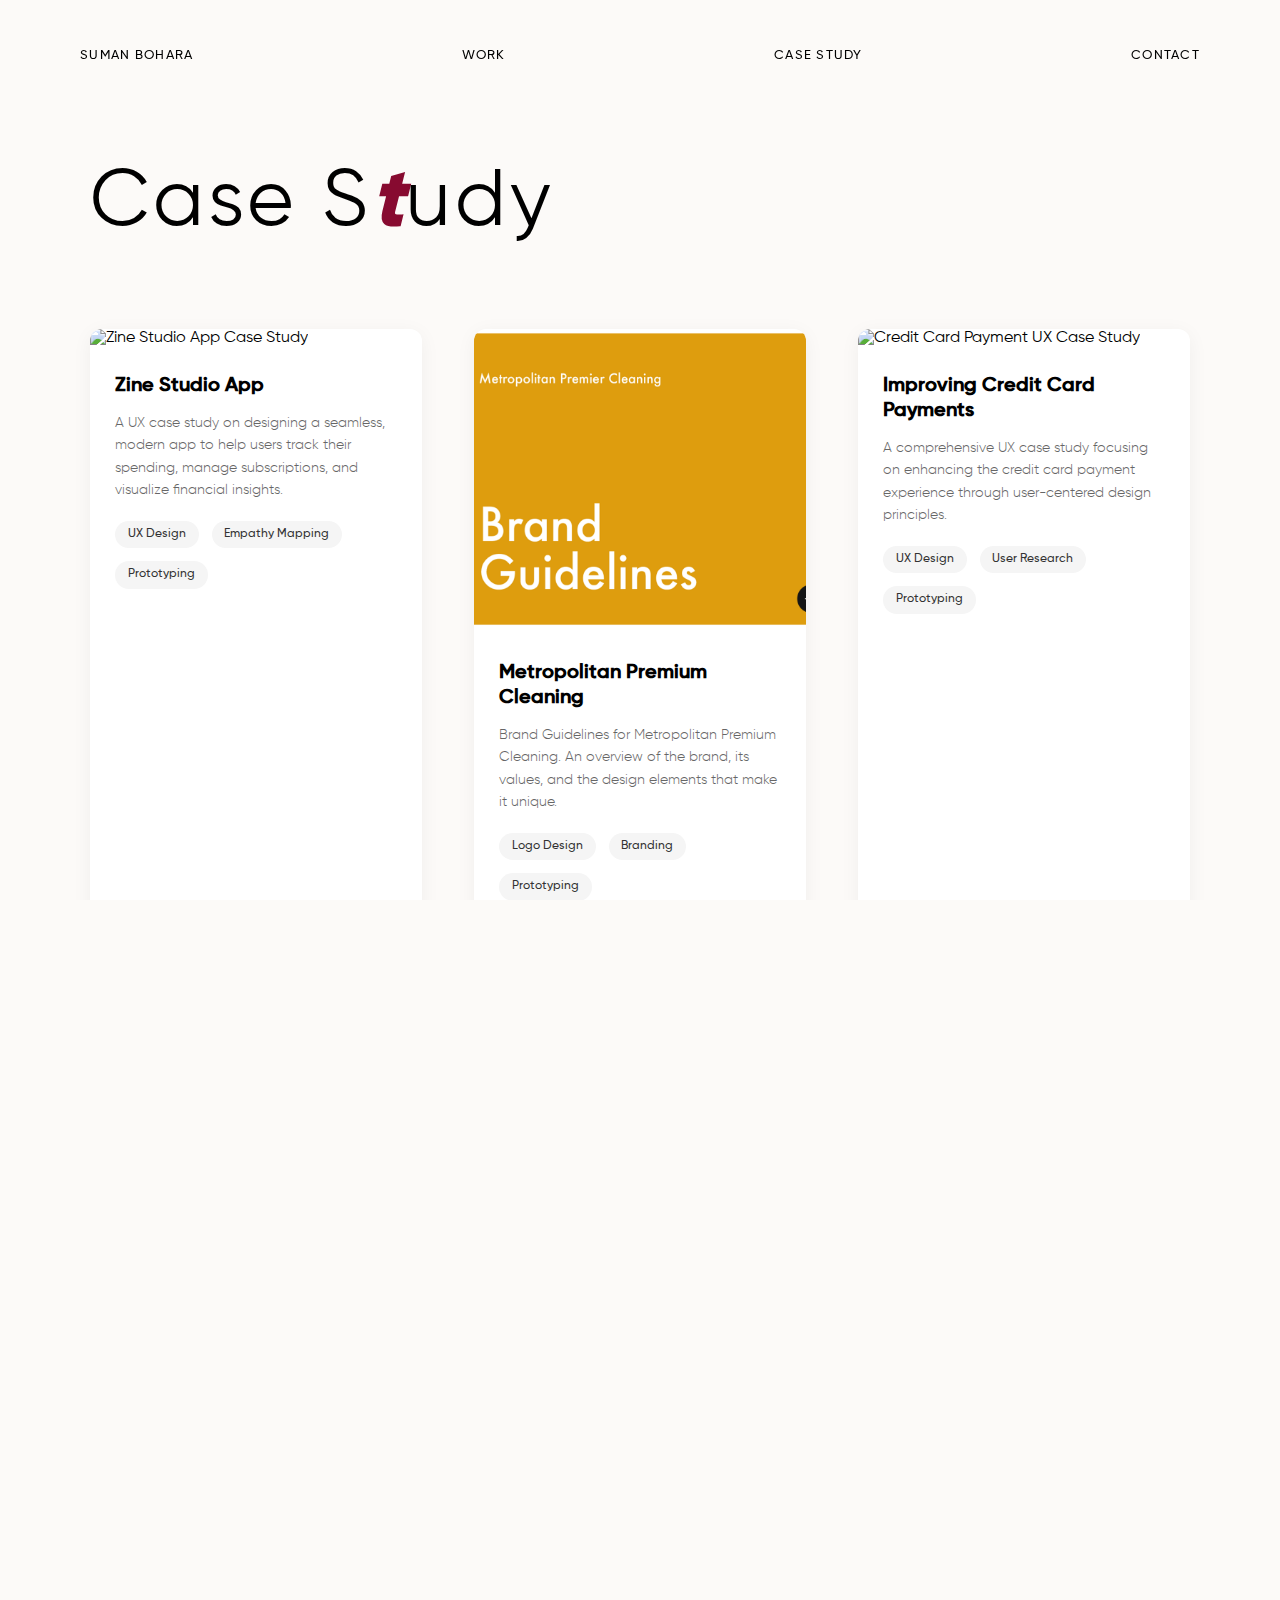
==== commit b69d591c: "added case study for metorpolitan premium cleaning" ====
--- a/casestudy.html
+++ b/casestudy.html
@@ -44,6 +44,22 @@
                     <div class="case-study-tags">
                         <span class="tag">UX Design</span>
                         <span class="tag">Empathy Mapping</span>
+                        <span class="tag">Prototyping</span>
+                    </div>
+                    </div>
+                </div>
+
+                <!-- Metropolitan Premium Cleaning Case Study -->
+                <div class="case-study-card" data-case-study="metropolitan">
+                    <img class="case-study-image" src="images/metropolitan.png" alt="Zine Studio App Case Study">
+                    <div class="case-study-content">
+                    <h2 class="case-study-title">Metropolitan Premium Cleaning</h2>
+                    <p class="case-study-description">
+                        Brand Guidelines for Metropolitan Premium Cleaning. An overview of the brand, its values, and the design elements that make it unique.
+                    </p>
+                    <div class="case-study-tags">
+                        <span class="tag">Logo Design</span>
+                        <span class="tag">Branding</span>
                         <span class="tag">Prototyping</span>
                     </div>
                     </div>
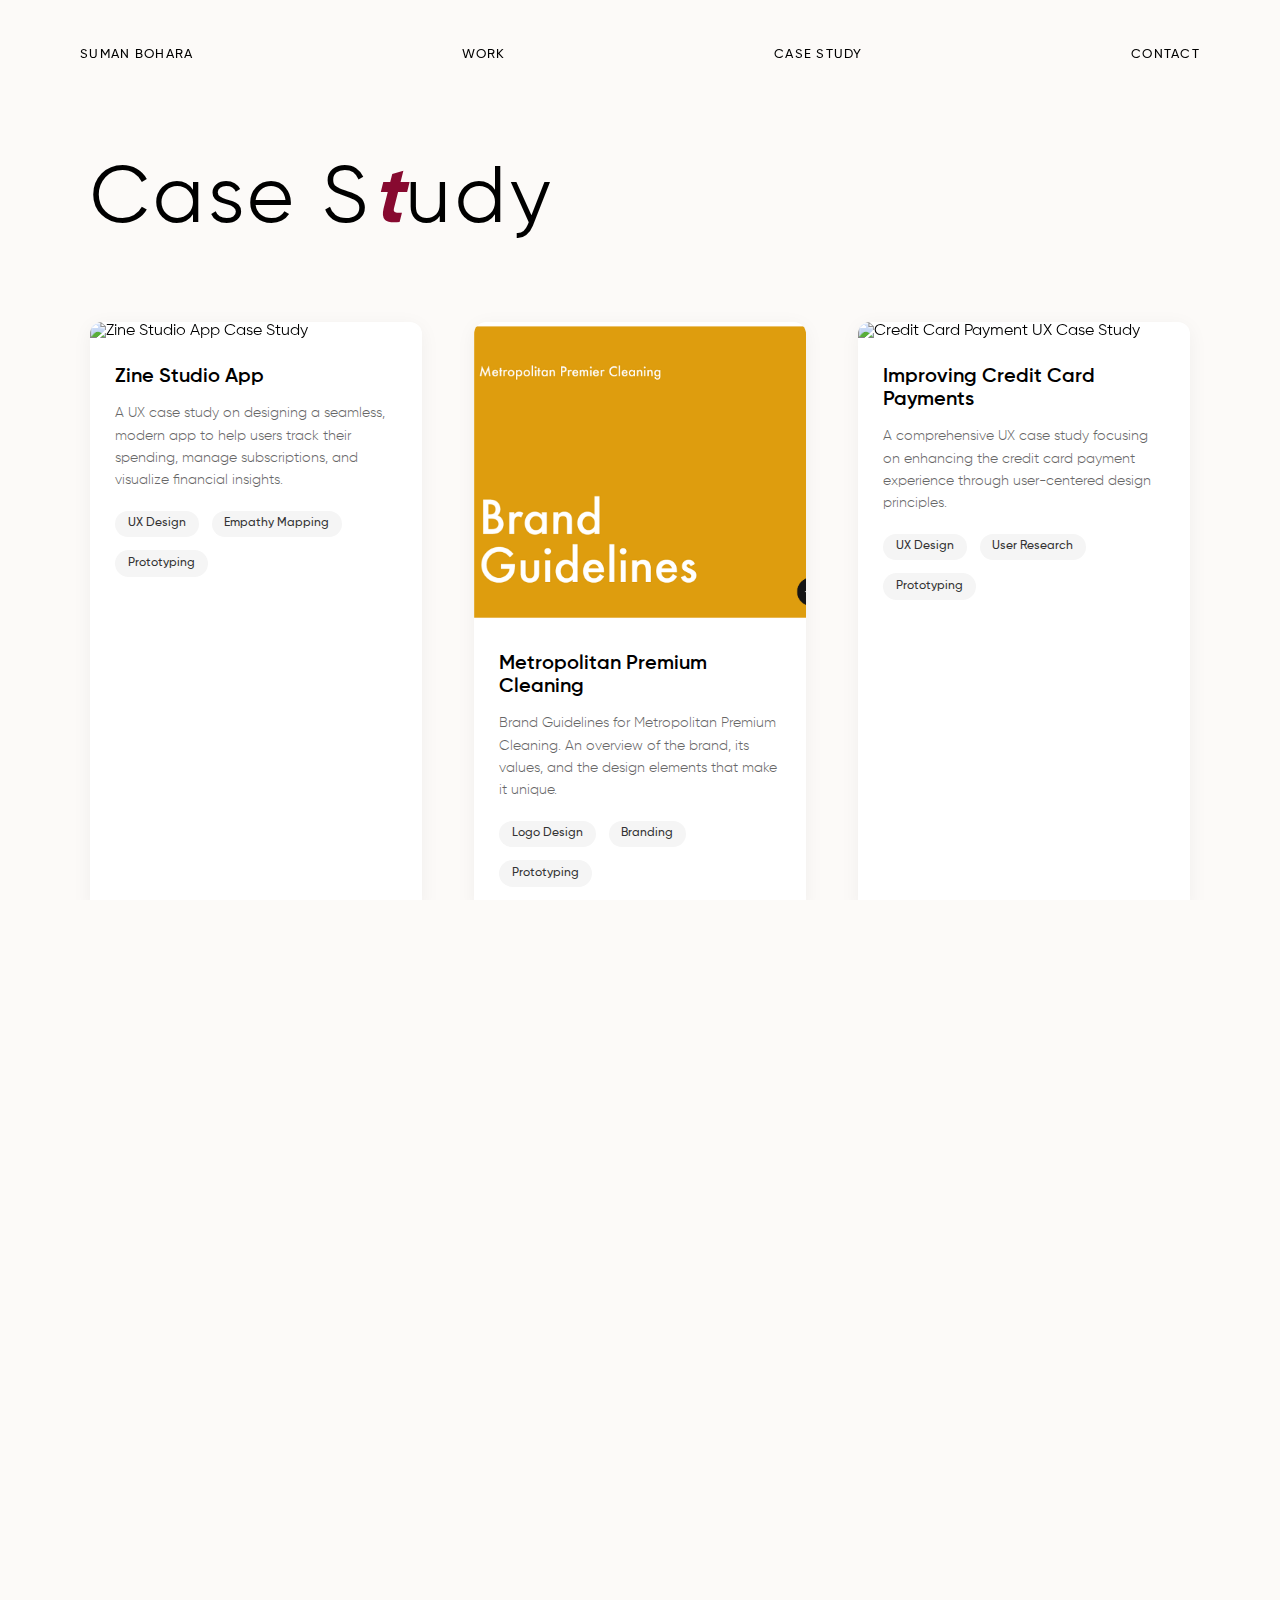
==== commit 0ae2f368: "added support for browser compatibility" ====
--- a/casestudy.html
+++ b/casestudy.html
@@ -4,6 +4,7 @@
     <meta charset="UTF-8">
     <meta name="viewport" content="width=device-width, initial-scale=1.0">
     <title>Case Studies - Suman Bohara</title>
+    <link rel="stylesheet" href="browser-compatibility.css">
     <link rel="stylesheet" href="styles.css">
     <link rel="stylesheet" href="casestudy.css">
 </head>
--- a/browser-compatibility.css
+++ b/browser-compatibility.css
@@ -0,0 +1,265 @@
+/* Browser Compatibility CSS
+ * This file ensures consistent rendering across all major browsers
+ */
+
+/* CSS Reset and Normalization */
+html {
+  line-height: 1.15;
+  -webkit-text-size-adjust: 100%;
+  -ms-text-size-adjust: 100%;
+}
+
+body {
+  margin: 0;
+  -webkit-font-smoothing: antialiased;
+  -moz-osx-font-smoothing: grayscale;
+  text-rendering: optimizeLegibility;
+}
+
+/* Cross-browser font declarations with fallbacks */
+@font-face {
+  font-family: "Amperzand";
+  src: url("./fonts/Amperzand.ttf") format("truetype");
+  font-weight: normal;
+  font-style: normal;
+  font-display: swap;
+}
+
+@font-face {
+  font-family: "Gilroy-Regular";
+  src: url("./fonts/Gilroy-Regular.ttf") format("truetype");
+  font-weight: normal;
+  font-style: normal;
+  font-display: swap;
+}
+
+@font-face {
+  font-family: "Gilroy-Light";
+  src: url("./fonts/Gilroy-Light.ttf") format("truetype");
+  font-weight: 300;
+  font-style: normal;
+  font-display: swap;
+}
+
+@font-face {
+  font-family: "Gilroy-SemiBold";
+  src: url("./fonts/Gilroy-SemiBold.ttf") format("truetype");
+  font-weight: 600;
+  font-style: normal;
+  font-display: swap;
+}
+
+@font-face {
+  font-family: "Gilroy-Medium";
+  src: url("./fonts/Gilroy-Medium.ttf") format("truetype");
+  font-weight: 500;
+  font-style: normal;
+  font-display: swap;
+}
+
+@font-face {
+  font-family: "Gilroy-Bold";
+  src: url("./fonts/Gilroy-Bold.ttf") format("truetype");
+  font-weight: 700;
+  font-style: normal;
+  font-display: swap;
+}
+
+@font-face {
+  font-family: "Gilroy-Thin";
+  src: url("./fonts/Gilroy-Thin.ttf") format("truetype");
+  font-weight: 100;
+  font-style: normal;
+  font-display: swap;
+}
+
+@font-face {
+  font-family: "Gilroy-UltraLight";
+  src: url("./fonts/Gilroy-UltraLight.ttf") format("truetype");
+  font-weight: 200;
+  font-style: normal;
+  font-display: swap;
+}
+
+/* Font fallback system */
+:root {
+  --font-primary: "Gilroy-Regular", -apple-system, BlinkMacSystemFont, "Segoe UI", Roboto, Helvetica, Arial, sans-serif;
+  --font-light: "Gilroy-Light", -apple-system, BlinkMacSystemFont, "Segoe UI", Roboto, Helvetica, Arial, sans-serif;
+  --font-medium: "Gilroy-Medium", -apple-system, BlinkMacSystemFont, "Segoe UI", Roboto, Helvetica, Arial, sans-serif;
+  --font-semibold: "Gilroy-SemiBold", -apple-system, BlinkMacSystemFont, "Segoe UI", Roboto, Helvetica, Arial, sans-serif;
+  --font-bold: "Gilroy-Bold", -apple-system, BlinkMacSystemFont, "Segoe UI", Roboto, Helvetica, Arial, sans-serif;
+  --font-thin: "Gilroy-Thin", -apple-system, BlinkMacSystemFont, "Segoe UI", Roboto, Helvetica, Arial, sans-serif;
+  --font-ultralight: "Gilroy-UltraLight", -apple-system, BlinkMacSystemFont, "Segoe UI", Roboto, Helvetica, Arial, sans-serif;
+  --font-special: "Amperzand", Georgia, serif;
+}
+
+/* Apply base font family */
+body {
+  font-family: var(--font-primary);
+}
+
+/* Cross-browser box-sizing */
+*, *::before, *::after {
+  box-sizing: border-box;
+  -webkit-box-sizing: border-box;
+  -moz-box-sizing: border-box;
+}
+
+/* Cross-browser transitions */
+.transition {
+  -webkit-transition: all 0.3s ease;
+  -moz-transition: all 0.3s ease;
+  -ms-transition: all 0.3s ease;
+  -o-transition: all 0.3s ease;
+  transition: all 0.3s ease;
+}
+
+/* Cross-browser transforms */
+.transform {
+  -webkit-transform: translateY(0);
+  -moz-transform: translateY(0);
+  -ms-transform: translateY(0);
+  -o-transform: translateY(0);
+  transform: translateY(0);
+}
+
+/* Cross-browser flexbox */
+.flex {
+  display: -webkit-box;
+  display: -webkit-flex;
+  display: -moz-box;
+  display: -ms-flexbox;
+  display: flex;
+}
+
+/* Cross-browser grid */
+.grid {
+  display: -ms-grid;
+  display: grid;
+}
+
+/* Cross-browser appearance */
+.no-appearance {
+  -webkit-appearance: none;
+  -moz-appearance: none;
+  appearance: none;
+}
+
+/* Cross-browser scrollbar styling */
+::-webkit-scrollbar {
+  width: 8px;
+  height: 8px;
+}
+
+::-webkit-scrollbar-track {
+  background: #f1f1f1;
+}
+
+::-webkit-scrollbar-thumb {
+  background: #888;
+  border-radius: 4px;
+}
+
+::-webkit-scrollbar-thumb:hover {
+  background: #555;
+}
+
+/* Firefox scrollbar */
+* {
+  scrollbar-width: thin;
+  scrollbar-color: #888 #f1f1f1;
+}
+
+/* Cross-browser image rendering */
+img {
+  -webkit-backface-visibility: hidden;
+  backface-visibility: hidden;
+  image-rendering: -webkit-optimize-contrast;
+  image-rendering: crisp-edges;
+}
+
+/* Cross-browser button styling */
+button {
+  -webkit-appearance: none;
+  -moz-appearance: none;
+  appearance: none;
+  background: none;
+  border: none;
+  padding: 0;
+  margin: 0;
+  font: inherit;
+  color: inherit;
+  cursor: pointer;
+}
+
+/* Cross-browser input styling */
+input, textarea, select {
+  font: inherit;
+  color: inherit;
+}
+
+/* Cross-browser focus styling */
+:focus {
+  outline: none;
+}
+
+:focus-visible {
+  outline: 2px solid #870A30;
+  outline-offset: 2px;
+}
+
+/* Cross-browser selection styling */
+::selection {
+  background: #870A30;
+  color: #fff;
+}
+
+/* Cross-browser placeholder styling */
+::placeholder {
+  color: #999;
+  opacity: 1;
+}
+
+::-webkit-input-placeholder {
+  color: #999;
+  opacity: 1;
+}
+
+::-moz-placeholder {
+  color: #999;
+  opacity: 1;
+}
+
+:-ms-input-placeholder {
+  color: #999;
+  opacity: 1;
+}
+
+/* Cross-browser media query support */
+@media screen and (-webkit-min-device-pixel-ratio: 0) {
+  /* Webkit-specific styles */
+}
+
+@media screen and (-moz-min-device-pixel-ratio: 0) {
+  /* Firefox-specific styles */
+}
+
+@media screen and (-ms-high-contrast: active), (-ms-high-contrast: none) {
+  /* IE-specific styles */
+}
+
+/* Print styles */
+@media print {
+  body {
+    background: white;
+    color: black;
+  }
+  
+  a {
+    text-decoration: underline;
+  }
+  
+  img {
+    max-width: 100%;
+  }
+} --- a/styles.css
+++ b/styles.css
@@ -36,6 +36,8 @@
     margin: 0;
     padding: 0;
     box-sizing: border-box;
+    -webkit-box-sizing: border-box;
+    -moz-box-sizing: border-box;
 }
 
 html, body {
@@ -43,6 +45,9 @@
     height: 100%;
     background-color: #fcfaf8;
     overflow-x: hidden;
+    -webkit-font-smoothing: antialiased;
+    -moz-osx-font-smoothing: grayscale;
+    text-rendering: optimizeLegibility;
 }
 
 
--- a/casestudy.css
+++ b/casestudy.css
@@ -36,7 +36,9 @@
     margin: 0;
     padding: 0;
     box-sizing: border-box;
-    font-family: "Gilroy-Regular", sans-serif;
+    -webkit-box-sizing: border-box;
+    -moz-box-sizing: border-box;
+    font-family: var(--font-primary);
 }
 
 html, body {
@@ -44,6 +46,9 @@
     height: 100%;
     background-color: #fcfaf8;
     overflow-x: hidden;
+    -webkit-font-smoothing: antialiased;
+    -moz-osx-font-smoothing: grayscale;
+    text-rendering: optimizeLegibility;
 }
 
 body {
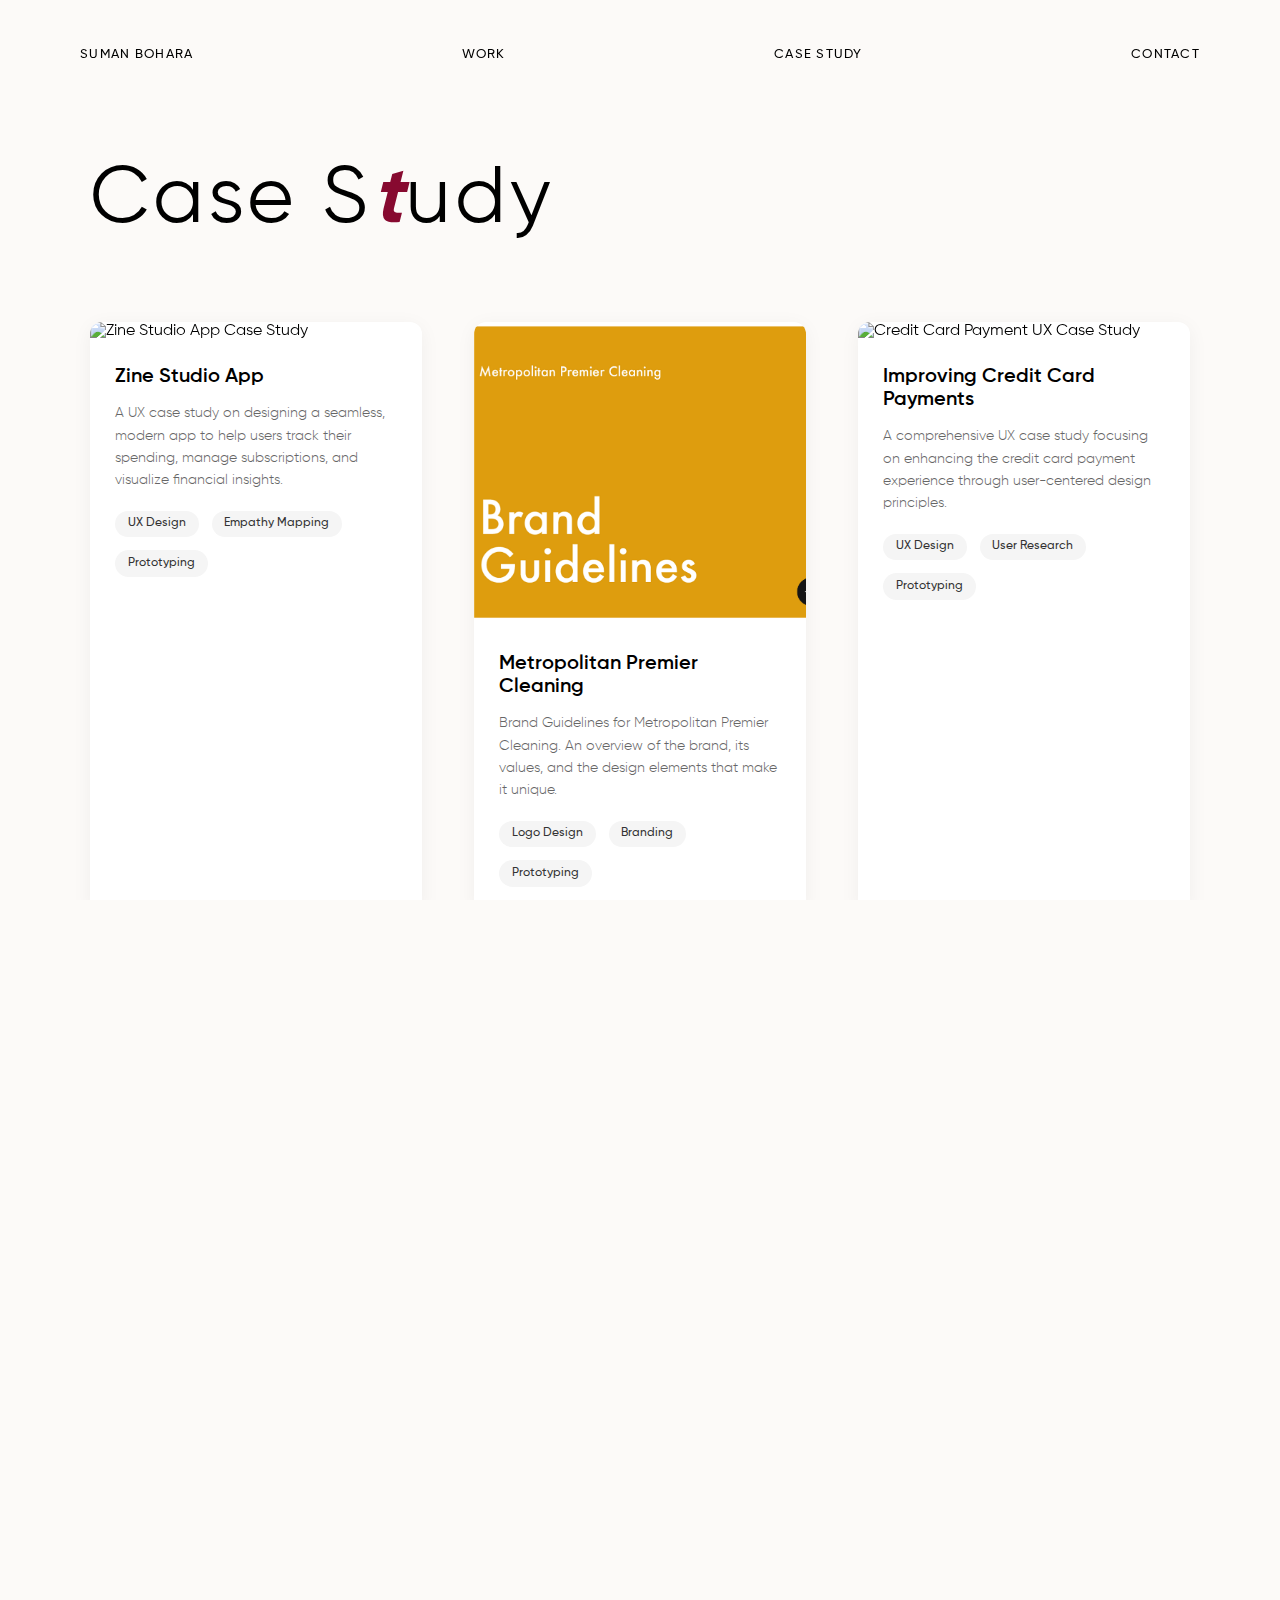
==== commit 0c7ad84a: "fixed typo and navbar in modal issue" ====
--- a/casestudy.html
+++ b/casestudy.html
@@ -54,9 +54,9 @@
                 <div class="case-study-card" data-case-study="metropolitan">
                     <img class="case-study-image" src="images/metropolitan.png" alt="Zine Studio App Case Study">
                     <div class="case-study-content">
-                    <h2 class="case-study-title">Metropolitan Premium Cleaning</h2>
+                    <h2 class="case-study-title">Metropolitan Premier Cleaning</h2>
                     <p class="case-study-description">
-                        Brand Guidelines for Metropolitan Premium Cleaning. An overview of the brand, its values, and the design elements that make it unique.
+                        Brand Guidelines for Metropolitan Premier Cleaning. An overview of the brand, its values, and the design elements that make it unique.
                     </p>
                     <div class="case-study-tags">
                         <span class="tag">Logo Design</span>
--- a/casestudy.css
+++ b/casestudy.css
@@ -180,6 +180,17 @@
     transition: opacity 0.3s ease;
     backdrop-filter: blur(5px);
     overflow-y: auto;
+}
+
+/* Hide navbar when modal is active - using higher specificity */
+body.modal-open nav,
+.case-study-detail.active ~ nav,
+.case-study-detail.active + nav,
+body:has(.case-study-detail.active) nav {
+    display: none !important;
+    visibility: hidden !important;
+    opacity: 0 !important;
+    pointer-events: none !important;
 }
 
 .case-study-detail.active {
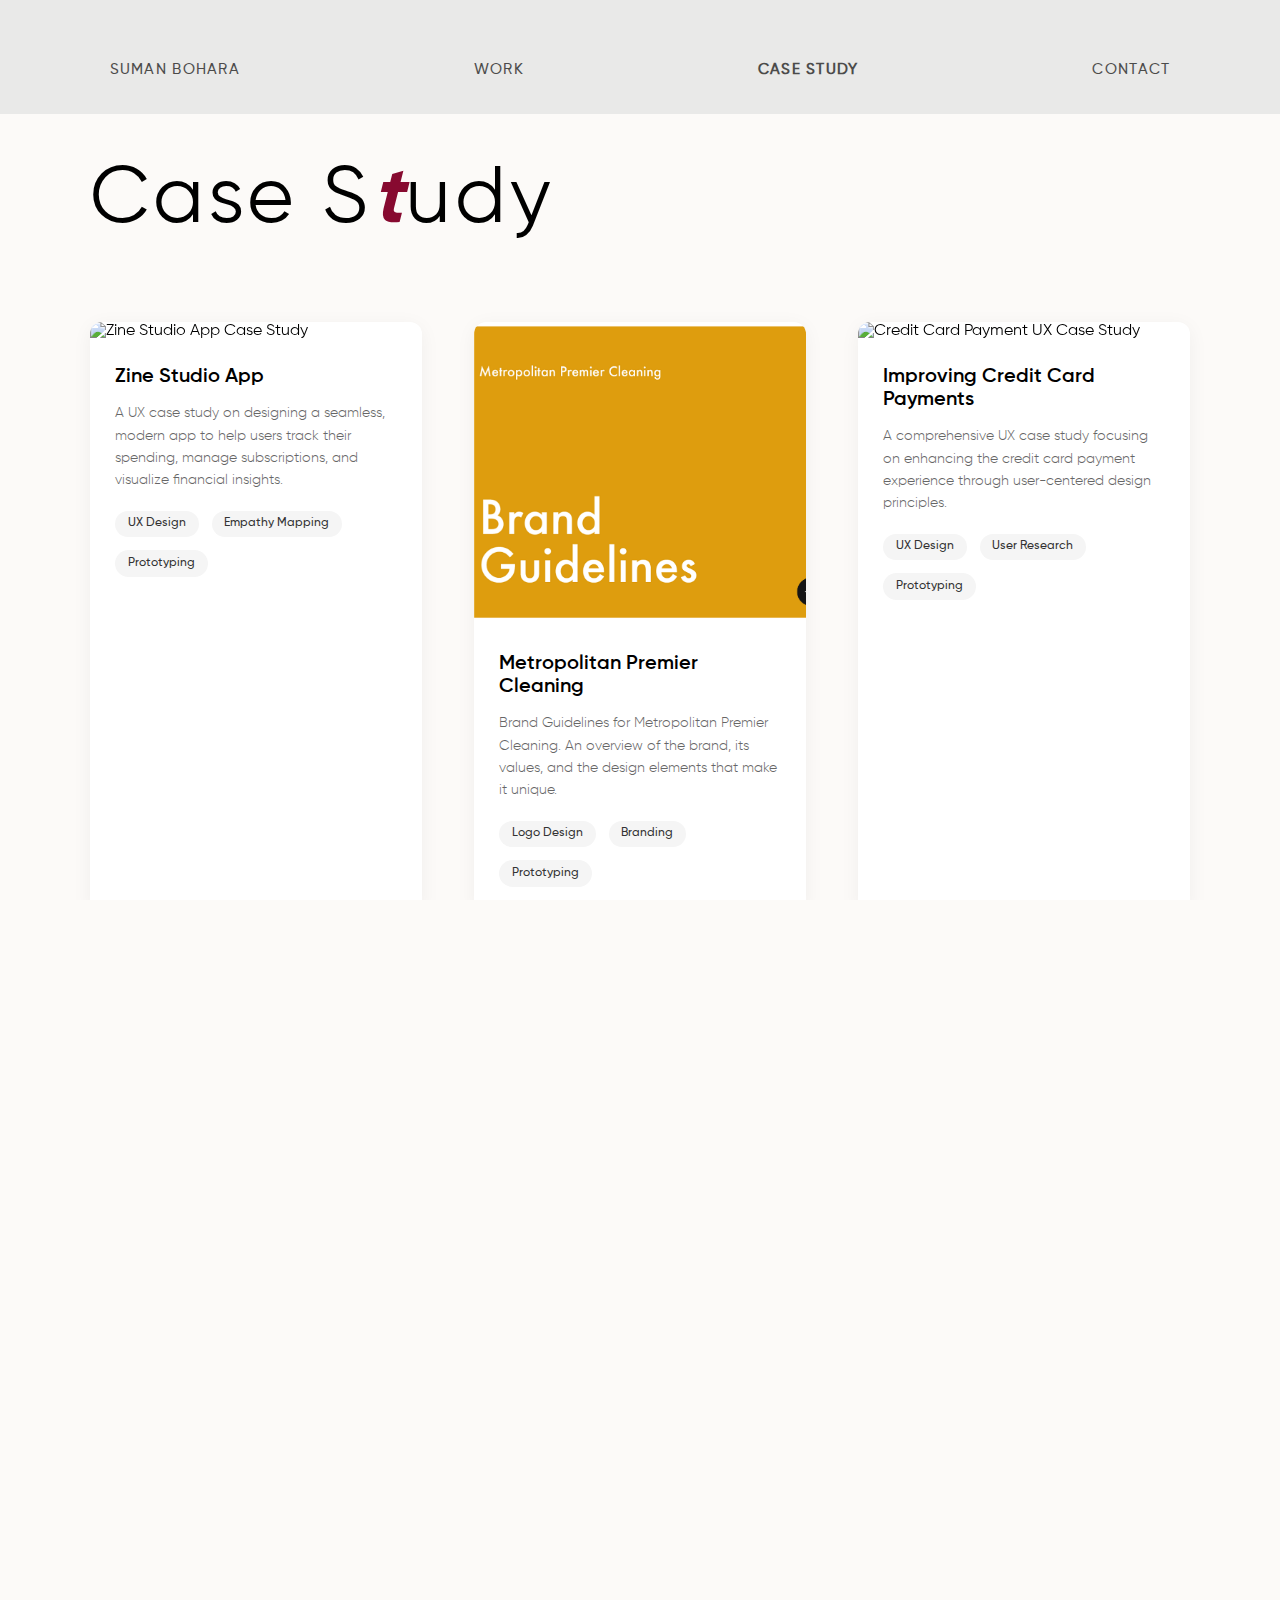
==== commit fbbea51c: "fixed navbar" ====
--- a/casestudy.html
+++ b/casestudy.html
@@ -12,22 +12,10 @@
 <body>
     <div id="main">
         <nav>
-            <a class="nav-link" href="index.html">Suman Bohara
-                <span id="line1" class="line"></span>
-                <span id="line2" class="line"></span>
-            </a>
-            <a class="nav-link" href="work.html">Work
-                <span id="line1" class="line"></span>
-                <span id="line2" class="line"></span>
-            </a>
-            <a class="nav-link" href="casestudy.html">Case Study
-                <span id="line1" class="line"></span>
-                <span id="line2" class="line"></span>
-            </a>
-            <a class="nav-link" href="mailto:sumanboharaa@gmail.com">Contact
-                <span id="line1" class="line"></span>
-                <span id="line2" class="line"></span>
-            </a>
+            <a href="index.html" class="nav-link">Suman Bohara</a>
+            <a href="work.html" class="nav-link">Work</a>
+            <a href="casestudy.html" class="nav-link footer-active">Case Study</a>
+            <a href="contact.html" class="nav-link">Contact</a>
         </nav>
         
         <div id="home">
--- a/styles.css
+++ b/styles.css
@@ -58,6 +58,12 @@
     height: 100%;
 }
 
+/* Ensure navbar opacity works in index.html */
+#main nav {
+    opacity: 0.7;
+    background-color: #e1e1e1;
+}
+
 /* Intro Screen */
 
 #loader {
@@ -68,6 +74,7 @@
     z-index: 999999;
     background-color: #111;
     color: #fcfaf8;
+    pointer-events: none;
 }
 
 #loader #topHeading {
@@ -118,6 +125,7 @@
     z-index: 999;
     height: 100vh;
     background-color: #870A30;
+    pointer-events: none;
 }
 
 /* Main Screen */
@@ -135,29 +143,37 @@
 
 nav {
     position: fixed;
-    top: clamp(1.5rem, 4vw, 3rem);
+    top: 0;
     display: flex;
     align-items: center;
     justify-content: space-between;
-    padding: 0 clamp(1.5rem, 7vw, 5rem);
+    padding: 4vw 7vw 4vw 7vw;
     width: 100%;
     z-index: 9999;
+    background-color: #e1e1e1;
+    opacity: 0.7;
+    min-height: 80px;
 }
 
 nav a {
     position: relative;
     text-decoration: none;
     text-transform: uppercase;
-    font-size: clamp(0.7rem, 1vw, 1rem);
+    font-size: clamp(0.9rem, 1.2vw, 1.2rem);
     font-family: 'Gilroy-Medium';
     color: #000000;
     letter-spacing: 0.1vw;
+    padding: 10px 15px;
+    margin: 0 5px;
+    display: inline-block;
+    pointer-events: auto;
+    z-index: 100000;
 }
 
 nav a .line {
     position: absolute;
     bottom: -3px;
-    display: inline-block;
+    display: none;
     width: 100%;
     height: 1.5px;
     background-color: black;
@@ -169,7 +185,8 @@
 }
 
 .nav-link.footer-active {
-    color: rgb(247, 247, 247); 
+    color: black;
+    font-weight: 600;
 }
 
 .footer-activeLine {
@@ -178,7 +195,7 @@
     display: inline-block;
     width: 100%;
     height: 1px;
-    background-color: rgb(247, 247, 247); 
+    background-color: #870A30;
 }
 
 
@@ -205,24 +222,51 @@
 
 /* Header Section */
 
-#firstRow{
-    margin-top: clamp(5rem, 12vw, 10rem);
+#firstRow {
+    display: flex;
+    justify-content: space-between;
+    align-items: flex-start;
+    padding: 0 7vw;
+    margin-top: 15vw;
+    gap: 5vw;
+}
+
+#firstRow .text {
+    display: flex;
+    flex-direction: column;
+    gap: 0.5vw;
+    min-width: 200px;
+}
+
+#firstRow .text h5 {
+    font-family: "Gilroy-Regular";
+    font-size: clamp(0.7rem, 1.5vw, 1rem);
+    text-transform: uppercase;
+    white-space: nowrap;
+}
+
+#local-time {
+    margin-left: auto;
+    min-width: 150px;
 }
 
 .row{
     display: flex;
     width: 100%;
-    align-items: center;
-    justify-content: space-between;
+    align-items: flex-end;
+    justify-content: flex-start;
     color: #333;
     padding: 0 clamp(1.5rem, 7vw, 5rem);
     padding-right: clamp(2rem, 12vw, 8rem);
+    gap: 2vw;
 }
 
 .row h1 {
     font-family: "Gilroy-SemiBold";
     font-size: clamp(3rem, 12vw, 8rem);
     font-weight: 500;
+    line-height: 1;
+    margin-top: 0;
 }
 
 .row .text h5{
@@ -238,6 +282,7 @@
 
 #svgContainer{
     width: clamp(3rem, 15vw, 10rem);
+    margin-right: -5vw;
 }
 
 #uxSvg {
@@ -275,7 +320,7 @@
     width: clamp(1.5rem, 4vw, 3rem);
 }
 
-#imagery{
+#imagery {
     display: flex;
     justify-content: space-between;
     align-items: center;
@@ -285,10 +330,13 @@
     margin-top: clamp(5rem, 15vw, 10rem);
     padding: 0 clamp(1.5rem, 7vw, 5rem);
     z-index: 999;
-}
-
-#imagery #imgleft{
+    position: relative;
+}
+
+#imagery #imgleft {
     width: 35%;
+    position: relative;
+    z-index: 2;
 }
 
 #imgleft h1{
@@ -312,6 +360,7 @@
     position: relative;    
     width: 60%;
     height: 20vw;
+    z-index: 1;
 }
 
 #imgright .imgcontainer {
@@ -852,36 +901,36 @@
 @media (max-width: 1024px) {
     #imagery {
         flex-direction: column;
-        height: auto;
+        align-items: flex-start;
         gap: 3rem;
-    }
-    
+        margin-top: 4rem;
+    }
+
     #imagery #imgleft {
         width: 100%;
-    }
-    
+        order: 2;
+    }
+
     #imgright {
         width: 100%;
-        height: 40vw;
-    }
-    
+        height: auto;
+        order: 1;
+    }
+
     #imgright .imgcontainer {
-        width: 40vw;
+        width: 45vw;
         height: 60vw;
-    }
-    
+        position: relative;
+    }
+
     #imgright .imgcontainer:nth-child(1) {
-        transform: translate(-10%, 0%) rotate(-4deg);
-    }
-    
+        transform: translate(-5%, 0%) rotate(-4deg);
+    }
+
     #imgright .imgcontainer:nth-child(2) {
-        transform: translate(20%, 0%) rotate(4deg);
-    }
-    
-    #imgright .imgcontainer:nth-child(1):hover {
-        transform: translate(-30%, 0%) rotate(-4deg);
-    }
-    
+        transform: translate(5%, 0%) rotate(4deg);
+    }
+
     #helpWith h5, #helpWith h3 {
         margin-left: 0;
     }
@@ -932,20 +981,48 @@
         flex-direction: column;
         gap: 2rem;
     }
+
+    .row {
+        justify-content: flex-start;
+        gap: 1vw;
+    }
+    
+    .row h1 {
+        margin-top: 0;
+    }
+    
+    #svgContainer {
+        margin-right: -3vw;
+    }
 }
 
 @media (max-width: 768px) {
     nav {
-        top: 1.5rem;
-        padding: 0 1.5rem;
+        padding: 3vw 20px 3vw 20px;
+        justify-content: space-around;
+        min-height: 60px;
     }
     
     nav a {
-        font-size: 0.8rem;
+        font-size: 1rem;
+        padding: 12px 15px;
+        margin: 0;
     }
     
     #firstRow {
-        margin-top: 5rem;
+        flex-direction: column;
+        gap: 3rem;
+        margin-top: 10rem;
+    }
+
+    #firstRow .text {
+        gap: 0.5rem;
+        min-width: auto;
+    }
+
+    #local-time {
+        margin-left: 0;
+        min-width: auto;
     }
     
     .row {
@@ -956,29 +1033,39 @@
     }
     
     .row h1 {
-        font-size: 3rem;
-    }
-    
-    .row .text {
-        margin-top: 1rem;
+        margin-top: 0;
     }
     
     #svgContainer {
-        width: 3rem;
-        margin: 1rem 0;
-    }
-    
+        margin-right: 0;
+        margin-bottom: -2rem;
+    }
+    
+    #imagery {
+        gap: 2rem;
+        margin-top: 3rem;
+        padding: 0 2rem;
+    }
+
+    #imagery #imgleft {
+        width: 100%;
+        order: 2;
+    }
+
+    #imgright {
+        width: 100%;
+        height: 80vw;
+        order: 1;
+    }
+
     #imgright .imgcontainer {
-        width: 60vw;
+        width: 100%;
         height: 80vw;
-    }
-    
+        transform: none !important;
+    }
+
     #imgright .imgcontainer:nth-child(1) {
-        transform: translate(-5%, 0%) rotate(-4deg);
-    }
-    
-    #imgright .imgcontainer:nth-child(2) {
-        transform: translate(10%, 0%) rotate(4deg);
+        margin-bottom: 2rem;
     }
     
     #work .workrow {
@@ -1028,7 +1115,13 @@
 
 @media (max-width: 480px) {
     nav {
-        top: 1rem;
+        padding: 2.5vw 15px 2.5vw 15px;
+        min-height: 50px;
+    }
+    
+    nav a {
+        font-size: 0.9rem;
+        padding: 10px 12px;
     }
     
     #firstRow {
@@ -1039,21 +1132,37 @@
         font-size: 2.5rem;
     }
     
+    #imagery {
+        padding: 0 1rem;
+        margin-top: 2rem;
+        gap: 1.5rem;
+    }
+
+    #imgleft h1 {
+        font-size: 1rem;
+        line-height: 1.4;
+    }
+
+    #imgleft h1 span {
+        font-size: 1.4rem;
+    }
+
+    #local-time {
+        display: none;
+    }
+
+    #imgright {
+        height: auto;
+    }
+
     #imgright .imgcontainer {
-        width: 80vw;
-        height: 100vw;
-    }
-    
+        width: 100%;
+        height: 90vw;
+        margin: 0;
+    }
+
     #imgright .imgcontainer:nth-child(1) {
-        transform: translate(0%, 0%) rotate(-4deg);
-    }
-    
-    #imgright .imgcontainer:nth-child(2) {
-        transform: translate(0%, 0%) rotate(4deg);
-    }
-    
-    .workrow h1 {
-        font-size: 2rem;
+        margin-bottom: 1.5rem;
     }
     
     #certgfx {
@@ -1068,6 +1177,8 @@
 /* Design Samples Section */
 #design-samples {
     padding: 8vw 7vw;
+    width: 100%;
+    overflow: visible;
 }
 
 .design-grid {
@@ -1075,6 +1186,7 @@
     grid-template-columns: repeat(auto-fill, minmax(300px, 1fr));
     gap: 2rem;
     margin-top: 4rem;
+    width: 100%;
 }
 
 .design-item {
@@ -1083,6 +1195,7 @@
     border-radius: 8px;
     cursor: pointer;
     transition: transform 0.3s ease;
+    aspect-ratio: 1;
 }
 
 .design-item:hover {
@@ -1142,6 +1255,10 @@
         grid-template-columns: repeat(auto-fill, minmax(250px, 1fr));
         gap: 1.5rem;
     }
+    
+    #design-samples {
+        padding: 6vw 5vw;
+    }
 }
 
 @media (max-width: 768px) {
@@ -1160,17 +1277,56 @@
 
     .design-overlay {
         padding: 1.5rem;
+        opacity: 1;
+        transform: translateY(0);
+        background: linear-gradient(to top, rgba(0, 0, 0, 0.8), rgba(0, 0, 0, 0.2));
+    }
+    
+    #design-samples {
+        padding: 5vw 4vw;
     }
 }
 
 @media (max-width: 480px) {
     .design-grid {
         grid-template-columns: 1fr;
+        gap: 1rem;
     }
 
     .design-overlay {
         padding: 1rem;
     }
-}
-
-
+    
+    #design-samples {
+        padding: 4vw 3vw;
+    }
+    
+    .section-title {
+        font-size: clamp(1.5rem, 3vw, 2rem);
+        margin-bottom: 1.5rem;
+    }
+}
+
+#designer-row {
+    position: relative;
+    z-index: 2;
+    margin-top: 2rem;
+}
+
+#designer-row h1 {
+    margin: 0;
+    padding: 0;
+    line-height: 1;
+}
+
+@media (max-width: 768px) {
+    #designer-row {
+        margin-top: 1rem;
+    }
+    
+    #designer-row h1 {
+        font-size: clamp(2.5rem, 4vw, 3.5rem);
+    }
+}
+
+
--- a/casestudy.css
+++ b/casestudy.css
@@ -54,6 +54,7 @@
 body {
     color: #000;
     min-height: 100vh;
+    font-family: 'Gilroy-Regular', sans-serif;
 }
 
 #home {
@@ -724,4 +725,43 @@
     .process-image {
         max-width: 100%;
     }
+}
+
+/* Nav Section */
+nav {
+    position: fixed;
+    top: 0;
+    display: flex;
+    align-items: center;
+    justify-content: space-between;
+    padding: 4vw 7vw 2vw 7vw;
+    width: 100%;
+    z-index: 9999;
+    background-color: #e1e1e1;
+    opacity: 0.7;
+    pointer-events: auto;
+}
+
+nav a {
+    position: relative;
+    text-decoration: none;
+    text-transform: uppercase;
+    font-size: clamp(0.9rem, 1.2vw, 1.2rem);
+    font-family: 'Gilroy-Medium';
+    color: #000000;
+    letter-spacing: 0.1vw;
+    padding: 10px 15px;
+    margin: 0 5px;
+    display: inline-block;
+    pointer-events: auto;
+    z-index: 100000;
+}
+
+nav a .line {
+    position: absolute;
+    bottom: -3px;
+    display: inline-block;
+    width: 100%;
+    height: 1.5px;
+    background-color: black;
 } 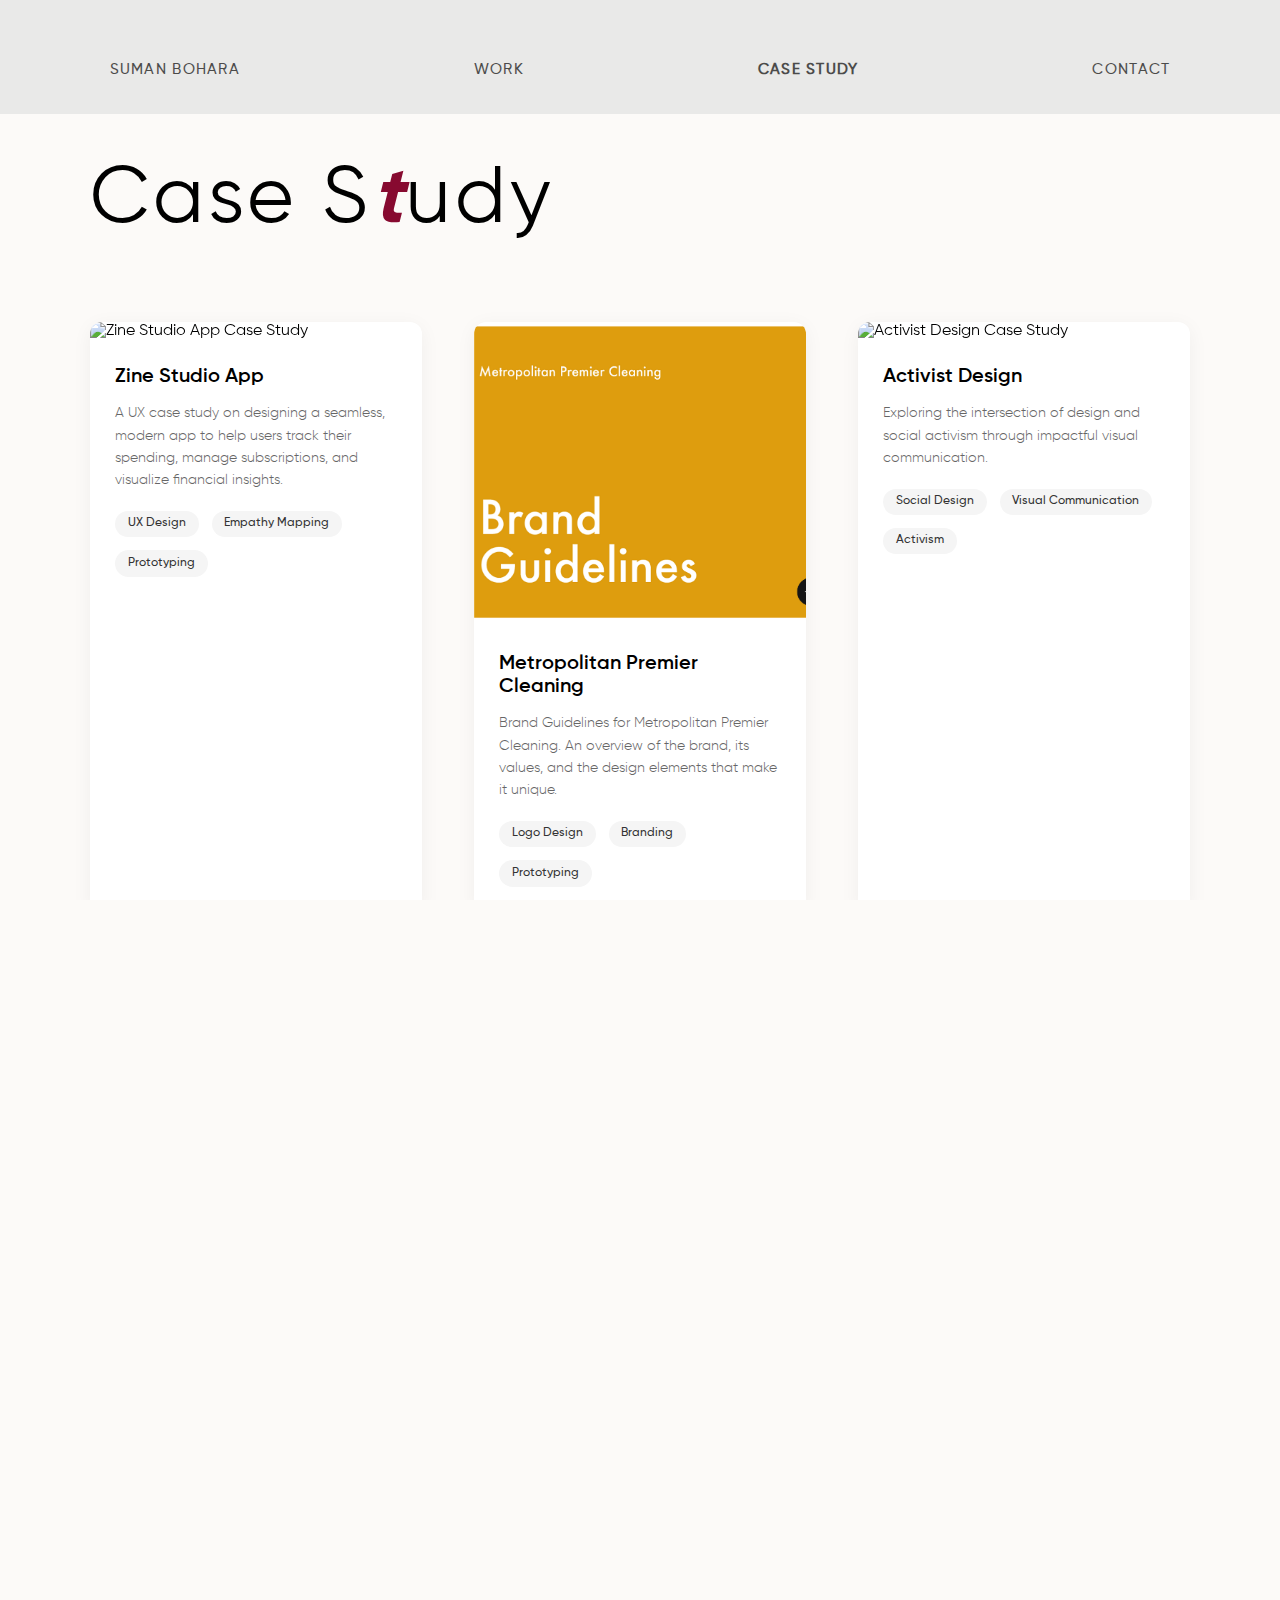
==== commit 04bf9fba: "removed a case study" ====
--- a/casestudy.html
+++ b/casestudy.html
@@ -15,7 +15,7 @@
             <a href="index.html" class="nav-link">Suman Bohara</a>
             <a href="work.html" class="nav-link">Work</a>
             <a href="casestudy.html" class="nav-link footer-active">Case Study</a>
-            <a href="contact.html" class="nav-link">Contact</a>
+            <a href="mailto:sumanboharaa@gmail.com" class="nav-link">Contact</a>
         </nav>
         
         <div id="home">
@@ -51,19 +51,6 @@
                         <span class="tag">Branding</span>
                         <span class="tag">Prototyping</span>
                     </div>
-                    </div>
-                </div>
-                <!-- Credit Card Payment Case Study -->
-                <div class="case-study-card" data-case-study="credit-card">
-                    <img class="case-study-image" src="https://res.cloudinary.com/dazkqpcy6/image/upload/v1741622541/govherance_qipsho.jpg" alt="Credit Card Payment UX Case Study">
-                    <div class="case-study-content">
-                        <h2 class="case-study-title">Improving Credit Card Payments</h2>
-                        <p class="case-study-description">A comprehensive UX case study focusing on enhancing the credit card payment experience through user-centered design principles.</p>
-                        <div class="case-study-tags">
-                            <span class="tag">UX Design</span>
-                            <span class="tag">User Research</span>
-                            <span class="tag">Prototyping</span>
-                        </div>
                     </div>
                 </div>
 
